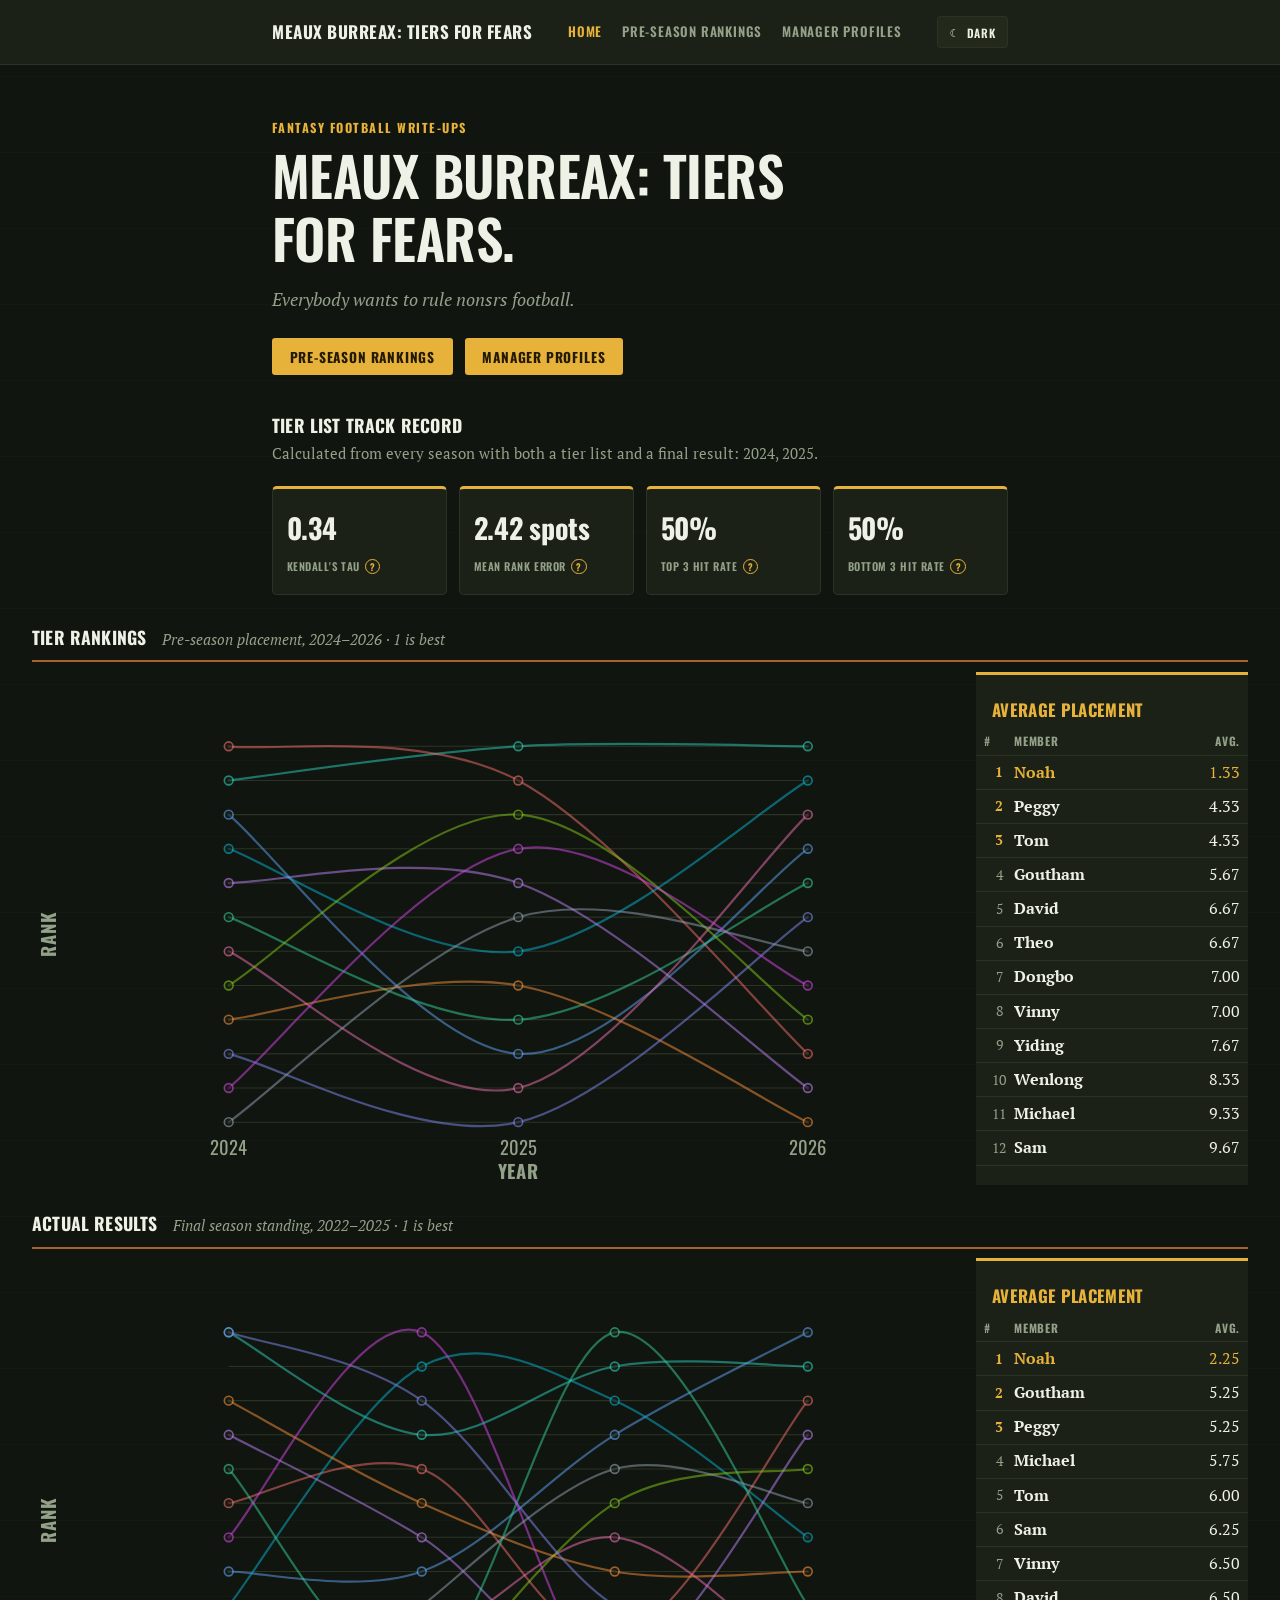
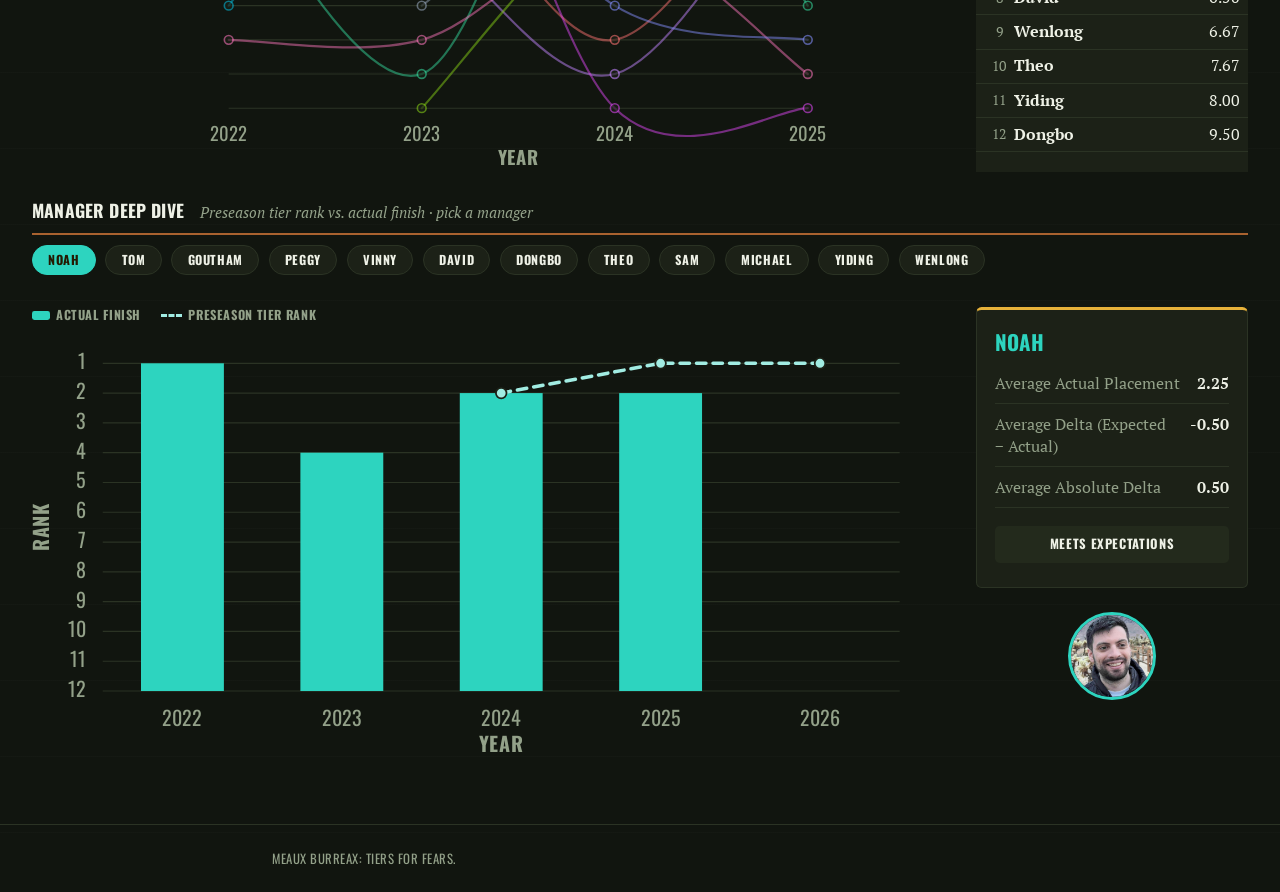
==== index.html @ 1bd15dc9 "Add back favicon" ====
<!doctype html>
<html lang="en">
  <head>
    <script>
      (function () {
        try {
          var stored = localStorage.getItem('meaux-burreax-theme');
          document.documentElement.dataset.theme = stored === 'light' ? 'light' : 'dark';
        } catch (error) {
          document.documentElement.dataset.theme = 'dark';
        }
      })();
    </script>
    <meta charset="utf-8">
    <meta name="viewport" content="width=device-width, initial-scale=1">
    <meta name="description" content="Fantasy football pre-season tiers and write-ups for Meaux Burreax.">
    <title>Meaux Burreax: Tiers for Fears</title>
    <link rel="preconnect" href="https://fonts.googleapis.com">
    <link rel="preconnect" href="https://fonts.gstatic.com" crossorigin>
    <link href="https://fonts.googleapis.com/css2?family=Oswald:wght@500;600;700&family=PT+Serif:ital,wght@0,400;0,700;1,400&display=swap" rel="stylesheet">
    <link rel="stylesheet" href="assets/site.css">
    <link rel="icon" type="image/png" href="assets/images/favicon.png">
    <script src="assets/site.js" defer></script>
  </head>
  <body>
    <a class="skip-link" href="#main-content">Skip to content</a>
    <header class="site-header">
      <div class="site-header__inner">
        <a class="site-name" href="index.html">Meaux Burreax: Tiers for Fears</a>
        <nav aria-label="Primary navigation">
          <ul class="site-nav">
            <li><a aria-current="page" href="index.html">Home</a></li>
            <li><a href="pages/index.html">Pre-Season Rankings</a></li>
            <li><a href="pages/profiles.html">Manager Profiles</a></li>
          </ul>
        </nav><button type="button" class="theme-toggle" data-theme-toggle aria-pressed="false"><span class="theme-toggle__icon" aria-hidden="true">☾</span><span class="theme-toggle__label">Dark</span></button>
      </div>
    </header>
    <main id="main-content">
      <section class="hero content-wrap">
        <p class="eyebrow">Fantasy football write-ups</p>
        <h1>Meaux Burreax: Tiers for Fears.</h1>
        <p class="lede">Everybody wants to rule nonsrs football.</p>
        <div class="hero-actions">
          <a class="button" href="pages/index.html">Pre-Season Rankings</a>
          <a class="button" href="pages/profiles.html">Manager Profiles</a>
        </div>
      </section>
      <section class="kpi-section content-wrap" aria-labelledby="kpi-title">
        <h2 class="chart-title" id="kpi-title">Tier List Track Record</h2>
        <p class="kpi-caption" id="kpi-caption">Loading&hellip;</p>
        <div
          id="kpi-row"
          class="kpi-row"
          data-tier-src="assets/data/tier-rankings.csv"
          data-results-src="assets/data/season-results.csv"
          aria-live="polite"
        ></div>
      </section>
      <section class="charts-stack" aria-label="Rankings history">
        <div class="chart-block">
          <div class="chart-block__head">
            <h2 class="chart-title" id="ranking-history-title">Tier Rankings</h2>
            <p class="chart-subtitle">Pre-season placement, 2024&ndash;2026 &middot; 1 is best</p>
          </div>
          <div class="ranking-layout">
            <div
              id="ranking-chart"
              class="ranking-chart"
              data-src="assets/data/tier-rankings.csv"
              data-title="Meaux Burreax pre-season tier rankings from 2024 to 2026"
              data-description="Line chart showing each manager's pre-season tier rank, where 1 is the highest position, across the 2024, 2025, and 2026 pre-season tier lists."
              aria-live="polite"
              aria-labelledby="ranking-history-title"
            ></div>
            <section class="ranking-average" aria-labelledby="ranking-average-title">
              <h3 id="ranking-average-title">Average placement</h3>
              <div id="ranking-average-table"></div>
            </section>
          </div>
        </div>
        <div class="chart-block">
          <div class="chart-block__head">
            <h2 class="chart-title" id="results-history-title">Actual Results</h2>
            <p class="chart-subtitle">Final season standing, 2022&ndash;2025 &middot; 1 is best</p>
          </div>
          <div class="ranking-layout">
            <div
              id="results-chart"
              class="ranking-chart"
              data-src="assets/data/season-results.csv"
              data-title="Meaux Burreax actual season results from 2022 to 2025"
              data-description="Line chart showing each manager's actual final season standing, where 1 is the highest position, across the 2022, 2023, 2024, and 2025 seasons."
              aria-live="polite"
              aria-labelledby="results-history-title"
            ></div>
            <section class="ranking-average" aria-labelledby="results-average-title">
              <h3 id="results-average-title">Average placement</h3>
              <div id="results-average-table"></div>
            </section>
          </div>
        </div>
        <div class="chart-block member-explorer">
          <div class="chart-block__head">
            <h2 class="chart-title" id="member-history-title">Manager Deep Dive</h2>
            <p class="chart-subtitle">Preseason tier rank vs. actual finish &middot; pick a manager</p>
          </div>
          <div
            id="member-buttons"
            class="member-buttons"
            role="group"
            aria-label="Choose a manager to inspect"
            data-tier-src="assets/data/tier-rankings.csv"
            data-results-src="assets/data/season-results.csv"
          ></div>
          <div class="ranking-layout member-layout">
            <div id="member-chart" class="ranking-chart member-chart" aria-live="polite"></div>
            <div class="member-side">
              <section class="member-panel" id="member-metrics" aria-live="polite" aria-label="Selected manager's metrics"></section>
              <div id="member-profile" class="member-profile" aria-hidden="true"></div>
            </div>
          </div>
        </div>
      </section>
    </main>
    <footer class="site-footer"><div class="content-wrap"><p>Meaux Burreax: Tiers for Fears.</p></div></footer>
  </body>
</html>
---- assets/site.css ----
/* ---------------------------------------------------------------------
   Meaux Burreax: Tiers for Fears — theme tokens
   Dark ("night game under the lights") is the default; a toggle in the
   header switches to a chalk/parchment light theme. Chart-series colors
   are intentionally theme-independent so a manager's line color never
   changes, no matter which chart or theme it's viewed in.
--------------------------------------------------------------------- */
:root {
  --bg: #11150f;
  --bg-alt: #171b12;
  --surface: #1c2117;
  --surface-2: #232a1c;
  --ink: #eef1e6;
  --muted: #93a189;
  --line: #2b3324;
  --accent: #e7b23a;
  --accent-strong: #f4c869;
  --accent-ink: #241a02;
  --pigskin: #a9622f;
  --shadow: rgba(0, 0, 0, .45);
  --max: 46rem;
  color-scheme: dark;
}

:root[data-theme="light"] {
  --bg: #f6f2e7;
  --bg-alt: #efe8d6;
  --surface: #fffdf7;
  --surface-2: #f2ecdb;
  --ink: #201d0f;
  --muted: #6b6650;
  --line: #ddd4bb;
  --accent: #a9720c;
  --accent-strong: #8a5a09;
  --accent-ink: #fffaf0;
  --pigskin: #8a5a34;
  --shadow: rgba(30, 24, 8, .12);
  color-scheme: light;
}

* { box-sizing: border-box; }
html { scroll-behavior: smooth; }
body {
  margin: 0;
  color: var(--ink);
  background: var(--bg);
  background-image:
    repeating-linear-gradient(180deg, rgba(255, 255, 255, .015) 0 1px, transparent 1px 4.75rem);
  font: 1.0625rem/1.65 "PT Serif", Georgia, "Times New Roman", serif;
  transition: background-color .2s ease, color .2s ease;
}
a { color: var(--accent); text-underline-offset: .16em; }
a:hover { color: var(--accent-strong); }
:focus-visible { outline: 3px solid var(--accent); outline-offset: 3px; }
.skip-link { position: absolute; left: -9999px; }
.skip-link:focus { left: 1rem; top: 1rem; z-index: 2; padding: .5rem .75rem; background: var(--surface); }

/* Headline / label typeface: condensed, tracked, upper-case throughout. */
h1, h2, h3,
.site-name, .site-nav a, .button, .theme-toggle,
.eyebrow, .tier > h2, .manager h3,
.standings-head, .chart-name, .chart-axis-title,
.chart-title, .chart-subtitle, .library-item h2 {
  font-family: "Oswald", "Arial Narrow", system-ui, sans-serif;
  text-transform: uppercase;
}

.site-header { border-bottom: 1px solid var(--line); background: var(--surface); }
.site-header__inner, .content-wrap { width: min(calc(100% - 2.5rem), var(--max)); margin: auto; }
.site-header__inner { min-height: 4rem; display: flex; align-items: center; justify-content: space-between; gap: 1rem; }
.site-name { color: var(--ink); font-weight: 700; letter-spacing: .03em; text-decoration: none; }
.site-nav { display: flex; align-items: center; gap: 1.25rem; padding: 0; margin: 0; list-style: none; font-size: .82rem; }
.site-nav a { color: var(--muted); font-weight: 600; letter-spacing: .06em; text-decoration: none; }
.site-nav a:hover { color: var(--ink); }
.site-nav a[aria-current="page"] { color: var(--accent); }

.theme-toggle {
  display: inline-flex; align-items: center; gap: .4rem;
  padding: .4rem .7rem;
  color: var(--ink); background: var(--surface-2);
  border: 1px solid var(--line); border-radius: .2rem;
  font-size: .72rem; font-weight: 600; letter-spacing: .07em;
  cursor: pointer;
}
.theme-toggle:hover { border-color: var(--accent); color: var(--accent); }
.theme-toggle__icon { font-size: .95em; }

.hero, .page-intro { padding-top: clamp(2.25rem, 6vw, 3.5rem); padding-bottom: clamp(1.75rem, 4vw, 2.5rem); }
.page-intro { min-height: 0; }
.eyebrow { margin: 0 0 .5rem; color: var(--accent); font: 700 .78rem/1.2 "Oswald", sans-serif; letter-spacing: .12em; }
h1, h2, h3 { line-height: 1.15; }
h1 { max-width: 20ch; margin: 0; font-weight: 600; font-size: clamp(2rem, 5.5vw, 3.4rem); letter-spacing: -.01em; }
h2 { margin-top: 2.75rem; font-size: 1.5rem; letter-spacing: .01em; }
h3 { margin-top: 2rem; font-size: 1.15rem; letter-spacing: .02em; }
.lede { max-width: 42rem; margin: 1rem 0 1.5rem; color: var(--muted); font-size: 1.1rem; font-style: italic; }
.button {
  display: inline-block; padding: .65rem 1.1rem;
  color: var(--accent-ink); background: var(--accent);
  border-radius: .2rem;
  font: 700 .85rem/1.2 "Oswald", sans-serif; letter-spacing: .06em;
  text-decoration: none;
}
.button:hover { background: var(--accent-strong); color: var(--accent-ink); }
.hero-actions { display: flex; flex-wrap: wrap; gap: .75rem; margin: 0; }

.library-list { display: grid; gap: 1rem; margin-top: 2.5rem; }
.library-item { display: block; padding: 1.25rem; color: inherit; background: var(--surface); border: 1px solid var(--line); border-radius: .3rem; text-decoration: none; }
.library-item:hover { border-color: var(--accent); }
.library-item h2 { margin: 0; font-size: 1.1rem; }
.library-item p { margin: .35rem 0 0; color: var(--muted); font-family: "PT Serif", Georgia, serif; text-transform: none; }

.article { padding-top: clamp(2rem, 6vw, 3.5rem); padding-bottom: 5rem; }
.article h1 { max-width: none; }
.article__meta { color: var(--muted); font: .85rem/1.5 "Oswald", sans-serif; letter-spacing: .04em; }
.article__meta a { text-transform: uppercase; }
.article blockquote { margin: 2rem 0; padding: .25rem 1.25rem; border-left: 3px solid var(--pigskin); color: var(--muted); font-style: italic; }
.rankings > .source-title { margin: .5rem 0 2.5rem; color: var(--muted); font: 700 .85rem/1.4 "Oswald", sans-serif; letter-spacing: .1em; }
.rankings > .season-intro { margin: .5rem 0 3rem; color: var(--muted); font-size: 1.15rem; line-height: 1.65; font-style: italic; }
.tier { margin-top: 4rem; }
.tier > h2 { margin: 0; padding-bottom: .6rem; border-bottom: 2px solid var(--pigskin); font-size: clamp(1.5rem, 3.6vw, 2rem); }
.tier > p { color: var(--muted); font-family: "PT Serif", Georgia, serif; font-style: italic; text-transform: none; }
.manager { margin: 2rem 0; padding: 1.5rem; background: var(--surface); border: 1px solid var(--line); border-radius: .35rem; }
.manager h3 { margin: 0 0 1rem; color: var(--accent); font-size: 1.3rem; }
.manager p { margin: 1rem 0 0; }
.manager .weakness { padding-top: 1rem; color: var(--muted); border-top: 1px dashed var(--line); font: .92rem/1.55 "PT Serif", Georgia, serif; font-style: italic; }
.source-image { margin: 2rem 0; }
.source-image img { display: block; max-width: 100%; height: auto; margin: auto; border-radius: .3rem; border: 1px solid var(--line); }

/* ---------------------------------------------------------------------
   KPI tiles: pre-season tier list accuracy, shown above the history
   charts. Always exactly four columns, one row — never wraps, even on
   narrow screens, since a partial second row would look broken here.
--------------------------------------------------------------------- */
.kpi-section { padding-top: 0; padding-bottom: 1.5rem; }
.kpi-caption { margin: .35rem 0 1.25rem; max-width: 42rem; color: var(--muted); font-family: "PT Serif", Georgia, serif; font-size: .95rem; }
.kpi-row { display: grid; grid-template-columns: repeat(4, minmax(0, 1fr)); gap: .75rem; }
.kpi-tile { position: relative; min-width: 0; padding: 1rem .85rem 1.15rem; background: var(--surface); border: 1px solid var(--line); border-top: 3px solid var(--accent); border-radius: .3rem; }
.kpi-value { margin: 0; overflow-wrap: break-word; color: var(--ink); font-family: "Oswald", sans-serif; font-size: clamp(1.15rem, 4vw, 1.75rem); font-weight: 700; letter-spacing: -.01em; font-variant-numeric: tabular-nums; }
.kpi-label { display: flex; align-items: center; gap: .35rem; margin: .4rem 0 0; color: var(--muted); font-family: "Oswald", sans-serif; font-size: .68rem; font-weight: 600; letter-spacing: .05em; text-transform: uppercase; }
.kpi-info { display: inline-flex; align-items: center; justify-content: center; flex: none; width: .95rem; height: .95rem; padding: 0; color: var(--accent); background: transparent; border: 1px solid var(--accent); border-radius: 50%; font-family: "Oswald", sans-serif; font-size: .6rem; font-weight: 700; text-transform: none; letter-spacing: 0; cursor: help; }
.kpi-info:hover, .kpi-info:focus-visible { color: var(--accent-ink); background: var(--accent); }
.kpi-tooltip { position: absolute; z-index: 1; left: .5rem; right: .5rem; bottom: calc(100% + .5rem); padding: .65rem .75rem; color: var(--ink); background: var(--surface-2); border: 1px solid var(--line); border-radius: .3rem; box-shadow: 0 .6rem 1.4rem var(--shadow); font-family: "PT Serif", Georgia, serif; font-size: .82rem; line-height: 1.45; text-transform: none; letter-spacing: 0; opacity: 0; visibility: hidden; transform: translateY(.25rem); transition: opacity .14s ease, transform .14s ease, visibility .14s; pointer-events: none; }
.kpi-tile:hover .kpi-tooltip, .kpi-tile:focus-within .kpi-tooltip { opacity: 1; visibility: visible; transform: translateY(0); }
@media (max-width: 30rem) {
  .kpi-row { gap: .4rem; }
  .kpi-tile { padding: .75rem .5rem .9rem; }
  .kpi-value { font-size: 1.05rem; }
  .kpi-label { font-size: .58rem; gap: .25rem; }
}

/* ---------------------------------------------------------------------
   Charts: two compact, matched blocks meant to be read in tandem.
   Each block carries its own slim title bar directly above its chart,
   rather than a large standalone page heading.
--------------------------------------------------------------------- */
.charts-stack { width: min(calc(100% - 2.5rem), 76rem); margin: 0 auto; padding-top: .5rem; padding-bottom: clamp(2.5rem, 6vw, 4rem); }
.chart-block + .chart-block { margin-top: 1.75rem; }
.chart-block__head {
  display: flex; align-items: baseline; flex-wrap: wrap;
  gap: .1rem 1rem;
  margin: 0 0 .6rem;
  padding-bottom: .5rem;
  border-bottom: 2px solid var(--pigskin);
}
.chart-title { margin: 0; font-size: 1.1rem; color: var(--ink); }
.chart-subtitle { margin: 0; color: var(--muted); font-family: "PT Serif", Georgia, serif; font-size: .92rem; font-style: italic; text-transform: none; }

.ranking-layout { display: grid; grid-template-columns: minmax(0, 1fr) 17rem; gap: clamp(1.5rem, 4vw, 3rem); align-items: start; }
.ranking-average { height: var(--chart-height); min-height: 18rem; padding: 0; background: var(--surface); border-top: 3px solid var(--accent); box-sizing: border-box; }
.ranking-average h3 { height: calc(var(--chart-top) - 1.2rem - 3px); display: flex; align-items: end; margin: 0; padding: 0 1rem .5rem; color: var(--accent); font-size: 1.05rem; }
.standings-table { font: 1rem/1.35 "PT Serif", Georgia, "Times New Roman", serif; }
.standings-head, .standing-row { display: grid; grid-template-columns: 1.9rem minmax(0, 1fr) 3.5rem; align-items: center; padding: 0 .5rem; border-bottom: 1px solid var(--line); }
.standings-head { height: 1.8rem; color: var(--muted); font-size: .72rem; font-weight: 700; letter-spacing: .06em; }
.standing-row { height: var(--chart-step); box-sizing: border-box; }
.standing-1 { color: var(--accent); }
.standing-row:hover { background: var(--surface-2); }
.standing-row > :last-child, .standings-head > :last-child { text-align: right; font-variant-numeric: tabular-nums; }
.ranking-average .standing-number { width: 1.9rem; color: var(--muted); font-size: .85rem; text-align: center; }
.ranking-average .standing-1 .standing-number, .ranking-average .standing-2 .standing-number, .ranking-average .standing-3 .standing-number { color: var(--accent); font-weight: 700; }
.ranking-chart svg { display: block; width: 100%; height: auto; overflow: visible; }
.chart-grid { stroke: var(--line); stroke-width: 1; }
.chart-axis-text, .chart-axis-title { fill: var(--muted); font-family: "Oswald", sans-serif; font-size: 17px; }
.chart-axis-title { font-weight: 700; letter-spacing: .04em; }
.chart-line { fill: none; stroke-width: 2; stroke-linecap: round; stroke-linejoin: round; opacity: .5; transition: filter .16s ease, stroke-width .16s ease, opacity .16s ease; }
.chart-hit { fill: none; stroke: transparent; stroke-width: 18; cursor: pointer; }
.chart-point { fill: var(--surface); stroke-width: 1.5; opacity: .6; pointer-events: none; transition: opacity .16s ease; }
.chart-name { opacity: 0; font: 700 25px "Oswald", sans-serif; letter-spacing: .02em; pointer-events: none; transition: opacity .16s ease; }
.chart-avatar, .chart-avatar-shell { opacity: 0; pointer-events: none; transition: opacity .16s ease; }
.chart-avatar-shell { fill: var(--surface); stroke-width: 2; }
.chart-series.is-highlighted .chart-line { filter: brightness(1.25); stroke-width: 4.5; opacity: 1; }
.chart-series.is-highlighted .chart-point { opacity: 1; stroke-width: 2.5; }
.chart-series.is-highlighted .chart-name, .chart-series.is-highlighted .chart-avatar, .chart-series.is-highlighted .chart-avatar-shell { opacity: 1; }
.chart-series[hidden] { display: none; }
@media (max-width: 58rem) {
  .ranking-layout { grid-template-columns: 1fr; }
  .ranking-average { max-width: 26rem; height: auto; min-height: 0; }
  .ranking-average h3 { height: auto; padding-top: 1rem; }
  .standing-row { height: auto; min-height: 2.4rem; }
}

/* ---------------------------------------------------------------------
   Manager Deep Dive: a pill button per manager, then a bar (actual finish)
   + dashed line (preseason tier rank) chart with a metrics card alongside,
   reusing .ranking-layout/.ranking-chart so it lines up with the other
   two charts above it.
--------------------------------------------------------------------- */
.member-buttons { display: flex; flex-wrap: wrap; gap: .6rem; margin: 0 0 2rem; }
.member-button {
  --member-color: var(--accent);
  padding: .5rem .95rem;
  color: var(--ink); background: var(--surface);
  border: 1px solid var(--line); border-radius: 999px;
  font: 700 .78rem/1 "Oswald", sans-serif; letter-spacing: .05em; text-transform: uppercase;
  cursor: pointer;
  transition: background .15s ease, border-color .15s ease, color .15s ease;
}
.member-button:hover { border-color: var(--member-color); color: var(--member-color); }
.member-button.is-active { color: var(--accent-ink); background: var(--member-color); border-color: var(--member-color); }

.member-chart-head { display: flex; flex-wrap: wrap; gap: 1.25rem; margin-bottom: .75rem; color: var(--muted); font: 700 .78rem/1.3 "Oswald", sans-serif; letter-spacing: .05em; text-transform: uppercase; }
.member-legend-item { display: inline-flex; align-items: center; gap: .4rem; }
.member-swatch { display: inline-block; width: 1.1rem; height: .6rem; border-radius: .15rem; background: var(--swatch-color); }
.member-swatch--line { height: 0; width: 1.3rem; border-top: 3px dashed var(--swatch-color); background: none; border-radius: 0; }
.member-bar { transition: opacity .15s ease; }
.member-bar:hover { opacity: .8; }
.member-line { fill: none; stroke-width: 3; stroke-dasharray: 8 6; stroke-linecap: round; }
.member-line-dot { stroke: var(--surface); stroke-width: 1.5; }

.member-side { display: flex; flex-direction: column; gap: 1rem; }
.member-panel { padding: 1.25rem 1.1rem 1.5rem; background: var(--surface); border: 1px solid var(--line); border-top: 3px solid var(--accent); border-radius: .35rem; box-sizing: border-box; }
.member-panel h3 { margin: 0 0 1.1rem; color: var(--member-color, var(--accent)); font-size: 1.3rem; }
.member-profile { display: flex; justify-content: center; padding: .5rem 0; }
.member-avatar { display: block; width: 5.5rem; height: 5.5rem; border-radius: 50%; object-fit: cover; border: 3px solid var(--member-color, var(--accent)); }
.member-metrics-table { display: grid; gap: .55rem; }
.member-metric-row { display: flex; justify-content: space-between; align-items: baseline; gap: .75rem; padding-bottom: .55rem; border-bottom: 1px solid var(--line); font: 1rem/1.4 "PT Serif", Georgia, serif; }
.member-metric-row span { color: var(--muted); }
.member-metric-row strong { color: var(--ink); font-variant-numeric: tabular-nums; white-space: nowrap; }
.member-verdict { margin: 1.1rem 0 0; padding: .65rem .75rem; text-align: center; border-radius: .3rem; font: 700 .8rem/1.3 "Oswald", sans-serif; letter-spacing: .05em; text-transform: uppercase; }
.member-verdict--meets-expectations { color: var(--ink); background: var(--surface-2); }
.member-verdict--slight-bust, .member-verdict--bust, .member-verdict--massive-bust { color: #ffd9cf; background: #5a2318; }
.member-verdict--slight-overperformer, .member-verdict--overperformer, .member-verdict--massive-overperformer { color: #d7f2d4; background: #1e4a24; }
.member-verdict--not-enough-data { color: var(--muted); background: var(--surface-2); }
@media (max-width: 30rem) {
  .member-buttons { gap: .45rem; }
  .member-button { padding: .4rem .75rem; font-size: .7rem; }
}

/* ---------------------------------------------------------------------
   Manager Profiles page: pick a manager (reuses .member-buttons above).
   Left column is the square profile photo (performance verdict overlaid
   directly on the photo) plus a small "Hardware" card of championship/
   playoff counts underneath it, balancing the taller stats card on the
   right, which holds the rest of the career numbers.
--------------------------------------------------------------------- */
.profile-layout { display: grid; grid-template-columns: minmax(0, 20rem) minmax(0, 1fr); gap: clamp(1.5rem, 4vw, 3rem); align-items: start; }
.profile-photo-col { display: flex; flex-direction: column; gap: 1rem; }
.profile-photo {
  position: relative;
  aspect-ratio: 1 / 1;
  overflow: hidden;
  background: var(--surface);
  border: 1px solid var(--line);
  border-radius: .35rem;
}
.profile-photo img { display: block; width: 100%; height: 100%; object-fit: cover; }
/* The verdict band occupies roughly a quarter of the photo's height, so it
   reads as a scoreboard-style caption rather than a small caption line. */
.profile-status {
  position: absolute; left: 0; right: 0; bottom: 0;
  height: 26%;
  margin: 0;
  display: flex; align-items: center; justify-content: center;
  padding: 0 .9rem;
  background: linear-gradient(180deg, rgba(0, 0, 0, 0) 0%, rgba(0, 0, 0, .48) 30%, rgba(0, 0, 0, .94) 100%);
  color: #f7f4ea;
  font: 800 1.9rem/1.05 "Oswald", sans-serif;
  letter-spacing: .03em;
  text-transform: uppercase;
  text-align: center;
  text-shadow: 0 2px 4px rgba(0, 0, 0, .95), 0 4px 16px rgba(0, 0, 0, .8), 0 0 28px rgba(0, 0, 0, .6);
}
.profile-status--slight-bust, .profile-status--bust, .profile-status--massive-bust { color: #ffb3a0; }
.profile-status--slight-overperformer, .profile-status--overperformer, .profile-status--massive-overperformer { color: #b8f0ac; }
.profile-status--meets-expectations { color: #f7f4ea; }
.profile-status--not-enough-data { color: #d7dccf; }

.profile-hardware, .profile-stats {
  padding: 1.25rem 1.4rem 1.5rem;
  background: var(--surface);
  border: 1px solid var(--line);
  border-top: 3px solid var(--accent);
  border-radius: .35rem;
  box-sizing: border-box;
}
.profile-hardware h3, .profile-stats h3 { margin: 0 0 1.1rem; color: var(--accent); font-size: 1.3rem; }
.profile-stats-table { display: grid; gap: .55rem; }
.profile-stat-row { display: flex; justify-content: space-between; align-items: baseline; gap: .75rem; padding-bottom: .55rem; border-bottom: 1px solid var(--line); font: 1rem/1.4 "PT Serif", Georgia, serif; }
.profile-stat-row:last-child { border-bottom: none; padding-bottom: 0; }
.profile-stat-row span { color: var(--muted); }
.profile-stat-row strong { color: var(--ink); font-variant-numeric: tabular-nums; white-space: nowrap; text-align: right; }
@media (max-width: 40rem) {
  .profile-layout { grid-template-columns: 1fr; }
  .profile-photo-col { max-width: 20rem; margin: 0 auto; width: 100%; }
}
@media (max-width: 30rem) {
  .profile-status { font-size: 1.5rem; height: 24%; }
  .profile-hardware, .profile-stats { padding: 1rem 1rem 1.25rem; }
}

.site-footer { padding: 1.5rem 0; color: var(--muted); border-top: 1px solid var(--line); font: .8rem/1.5 "Oswald", sans-serif; letter-spacing: .04em; }
.site-footer p { margin: 0; text-transform: uppercase; }
@media (max-width: 30rem) {
  .site-header__inner { align-items: flex-start; flex-direction: column; padding: 1rem 0; gap: .6rem; }
}
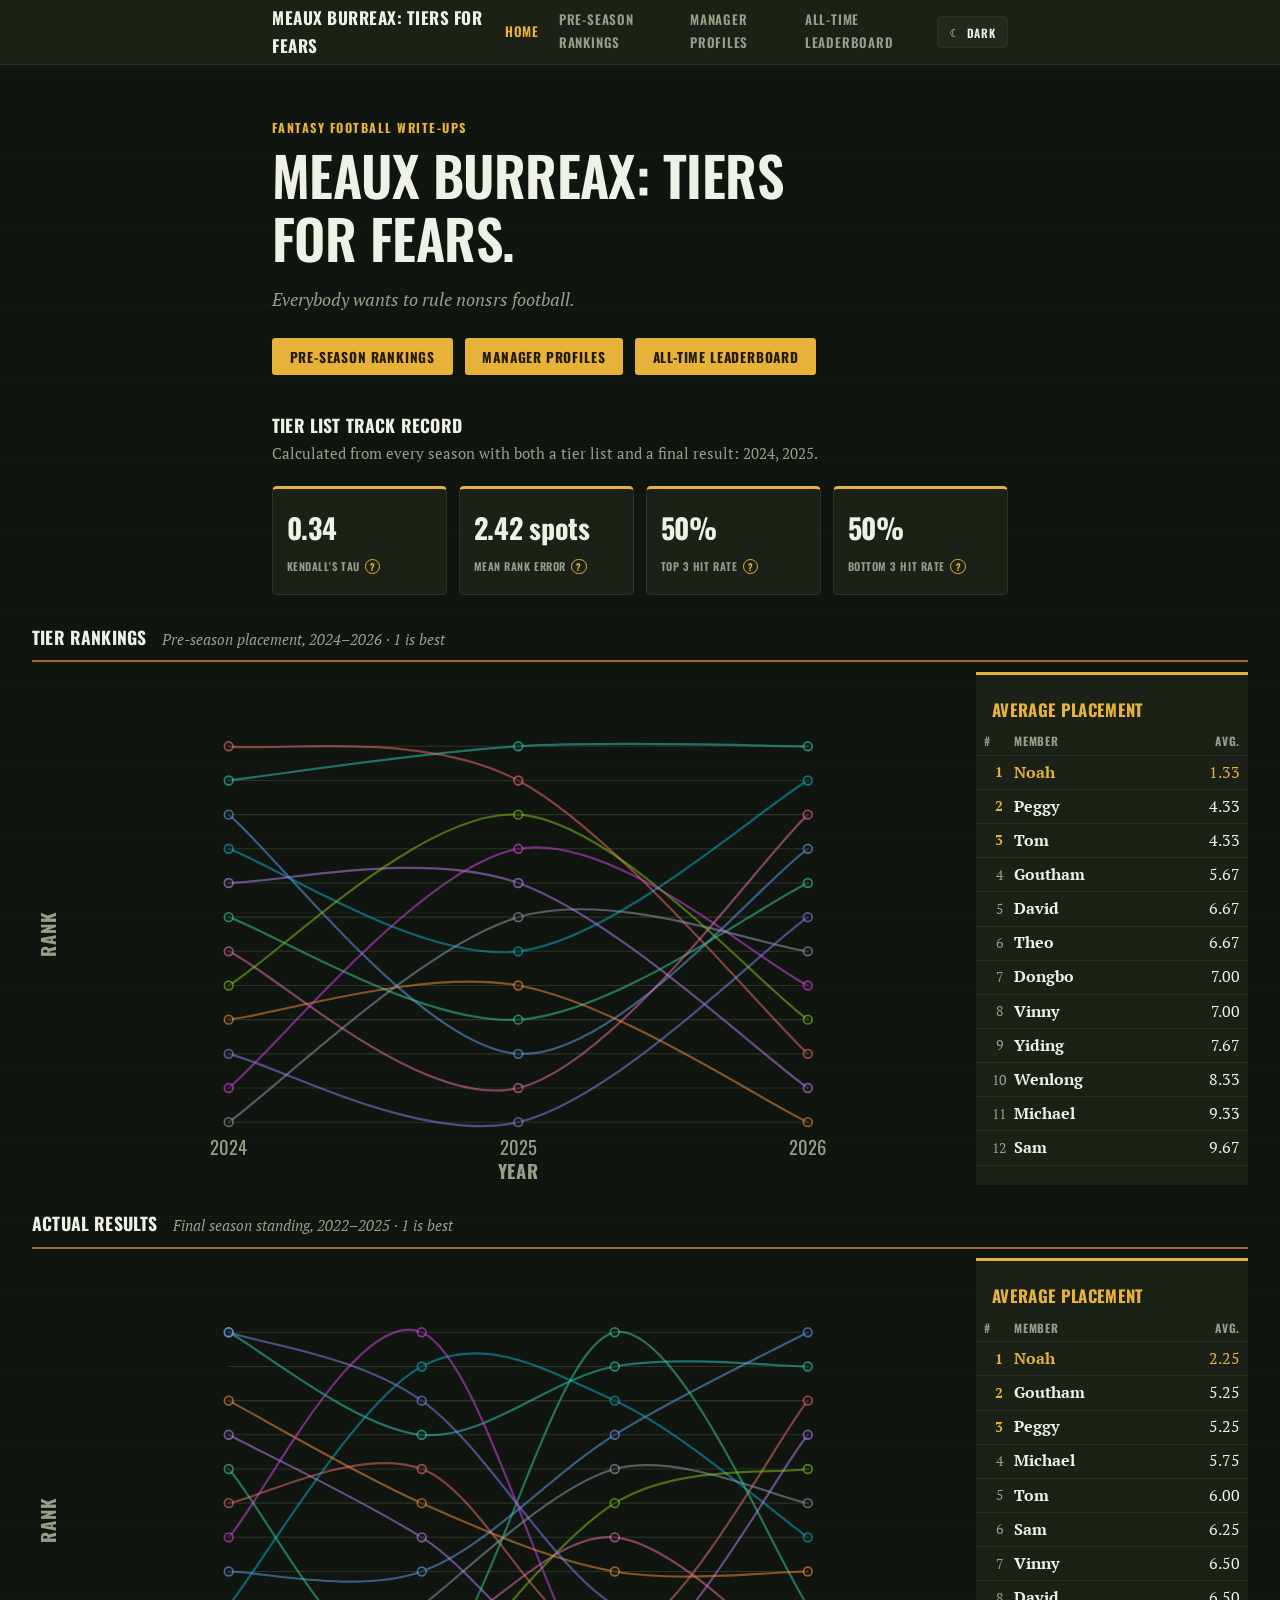
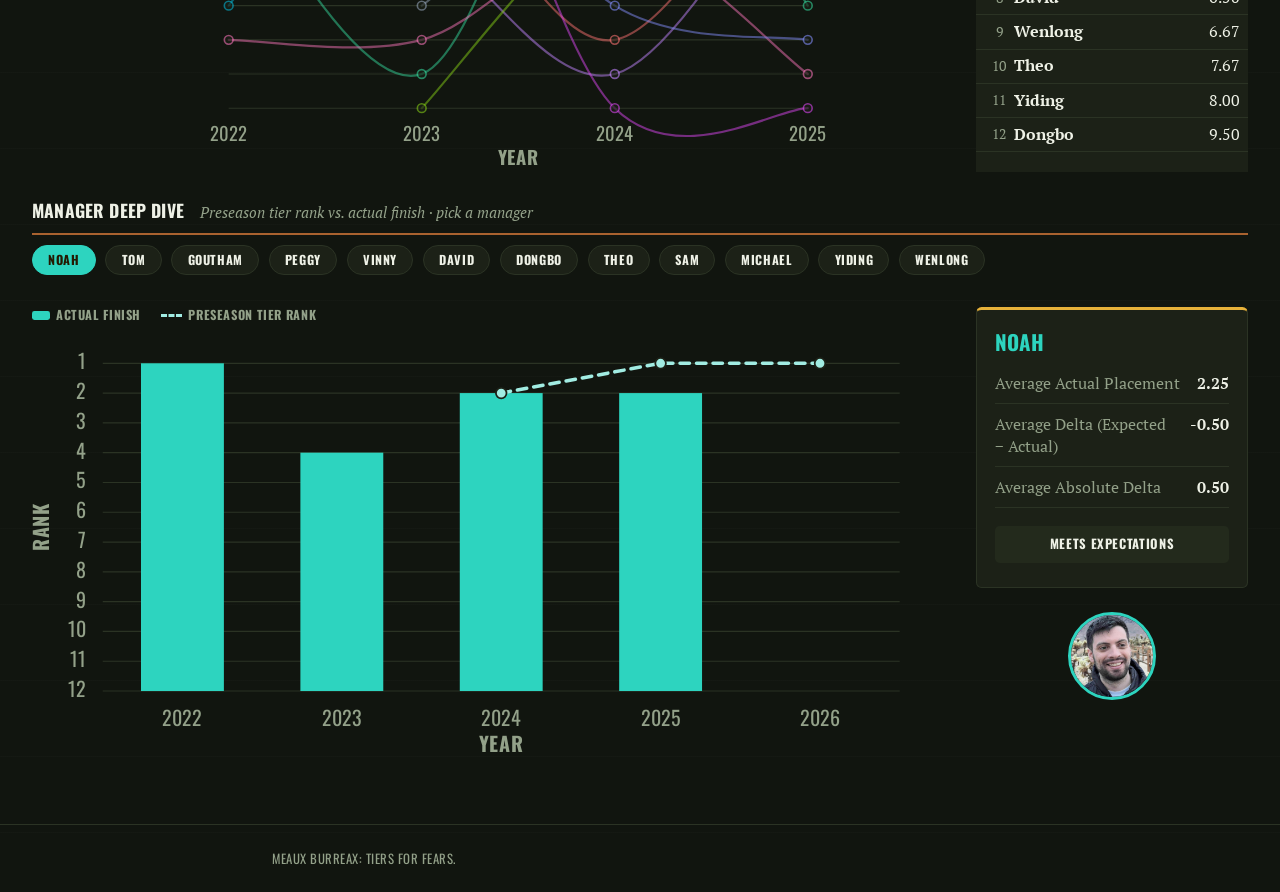
==== commit 4b8586e2: "Add page for leaderboard" ====
--- a/index.html
+++ b/index.html
@@ -32,6 +32,7 @@
             <li><a aria-current="page" href="index.html">Home</a></li>
             <li><a href="pages/index.html">Pre-Season Rankings</a></li>
             <li><a href="pages/profiles.html">Manager Profiles</a></li>
+            <li><a href="pages/leaderboard.html">All-Time Leaderboard</a></li>
           </ul>
         </nav><button type="button" class="theme-toggle" data-theme-toggle aria-pressed="false"><span class="theme-toggle__icon" aria-hidden="true">☾</span><span class="theme-toggle__label">Dark</span></button>
       </div>
@@ -44,6 +45,7 @@
         <div class="hero-actions">
           <a class="button" href="pages/index.html">Pre-Season Rankings</a>
           <a class="button" href="pages/profiles.html">Manager Profiles</a>
+          <a class="button" href="pages/leaderboard.html">All-Time Leaderboard</a>
         </div>
       </section>
       <section class="kpi-section content-wrap" aria-labelledby="kpi-title">
--- a/assets/site.css
+++ b/assets/site.css
@@ -140,7 +140,7 @@
 .kpi-info { display: inline-flex; align-items: center; justify-content: center; flex: none; width: .95rem; height: .95rem; padding: 0; color: var(--accent); background: transparent; border: 1px solid var(--accent); border-radius: 50%; font-family: "Oswald", sans-serif; font-size: .6rem; font-weight: 700; text-transform: none; letter-spacing: 0; cursor: help; }
 .kpi-info:hover, .kpi-info:focus-visible { color: var(--accent-ink); background: var(--accent); }
 .kpi-tooltip { position: absolute; z-index: 1; left: .5rem; right: .5rem; bottom: calc(100% + .5rem); padding: .65rem .75rem; color: var(--ink); background: var(--surface-2); border: 1px solid var(--line); border-radius: .3rem; box-shadow: 0 .6rem 1.4rem var(--shadow); font-family: "PT Serif", Georgia, serif; font-size: .82rem; line-height: 1.45; text-transform: none; letter-spacing: 0; opacity: 0; visibility: hidden; transform: translateY(.25rem); transition: opacity .14s ease, transform .14s ease, visibility .14s; pointer-events: none; }
-.kpi-tile:hover .kpi-tooltip, .kpi-tile:focus-within .kpi-tooltip { opacity: 1; visibility: visible; transform: translateY(0); }
+.kpi-info:hover + .kpi-tooltip, .kpi-info:focus-visible + .kpi-tooltip { opacity: 1; visibility: visible; transform: translateY(0); }
 @media (max-width: 30rem) {
   .kpi-row { gap: .4rem; }
   .kpi-tile { padding: .75rem .5rem .9rem; }
@@ -307,6 +307,34 @@
   .profile-hardware, .profile-stats { padding: 1rem 1rem 1.25rem; }
 }
 
+/* ---------------------------------------------------------------------
+   All-Time Leaderboard: one small card per career stat, laid out as a
+   responsive grid so as many fit per row as comfortably will. Reuses the
+   same visual language as the other stat cards (surface + accent top
+   border); rows are deliberately compact since there are thirteen of
+   these on one page. Only the top three rows in each table get a photo,
+   so the eye lands on the podium without thirteen tables' worth of
+   circular avatars competing for attention.
+--------------------------------------------------------------------- */
+.leaderboard-grid { display: grid; grid-template-columns: repeat(auto-fit, minmax(19rem, 1fr)); gap: 1.75rem; margin-top: 2rem; }
+.leaderboard-card { padding: 1.1rem 1.3rem 1.35rem; background: var(--surface); border: 1px solid var(--line); border-top: 3px solid var(--accent); border-radius: .35rem; box-sizing: border-box; }
+.leaderboard-card__title { margin: 0 0 .85rem; color: var(--accent); font-size: 1rem; }
+.leaderboard-table { font: 1rem/1.3 "PT Serif", Georgia, "Times New Roman", serif; }
+.leaderboard-head, .leaderboard-row { display: grid; grid-template-columns: 1.7rem minmax(0, 1fr) auto; align-items: center; gap: .6rem; padding: .4rem 0; border-bottom: 1px solid var(--line); }
+.leaderboard-head { color: var(--muted); font: 700 .66rem/1.2 "Oswald", sans-serif; letter-spacing: .06em; padding-bottom: .5rem; }
+.leaderboard-head > :last-child, .leaderboard-value { text-align: right; }
+.leaderboard-row:last-child { border-bottom: none; }
+.leaderboard-rank { color: var(--muted); font-size: .82rem; text-align: center; font-variant-numeric: tabular-nums; }
+.leaderboard-row--1 .leaderboard-rank, .leaderboard-row--2 .leaderboard-rank, .leaderboard-row--3 .leaderboard-rank { color: var(--accent); font-weight: 700; }
+.leaderboard-member { display: flex; align-items: center; gap: .5rem; min-width: 0; }
+.leaderboard-avatar { width: 1.8rem; height: 1.8rem; border-radius: 50%; object-fit: cover; border: 2px solid var(--line); flex-shrink: 0; }
+.leaderboard-name { overflow: hidden; text-overflow: ellipsis; white-space: nowrap; font-weight: 700; }
+.leaderboard-value { font-variant-numeric: tabular-nums; color: var(--ink); white-space: nowrap; }
+@media (max-width: 30rem) {
+  .leaderboard-grid { gap: 1.25rem; }
+  .leaderboard-card { padding: 1rem 1rem 1.15rem; }
+}
+
 .site-footer { padding: 1.5rem 0; color: var(--muted); border-top: 1px solid var(--line); font: .8rem/1.5 "Oswald", sans-serif; letter-spacing: .04em; }
 .site-footer p { margin: 0; text-transform: uppercase; }
 @media (max-width: 30rem) {
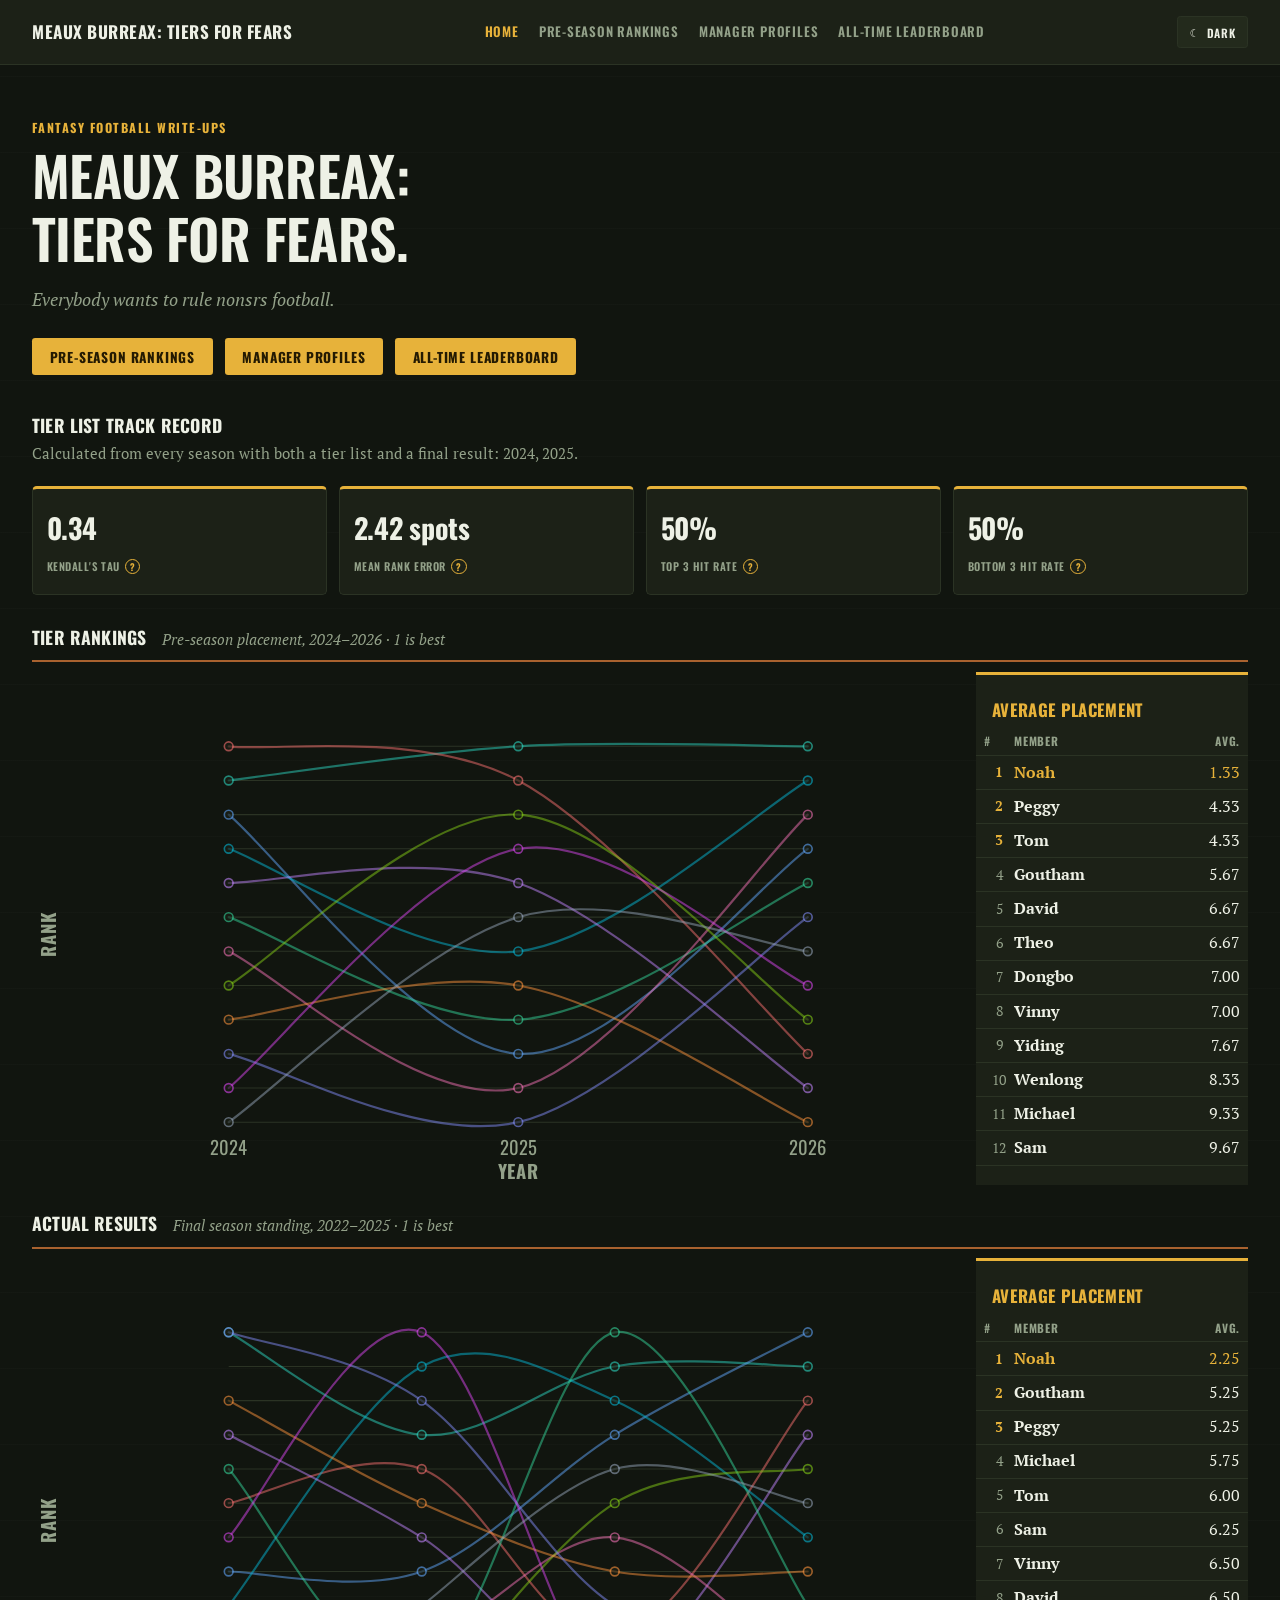
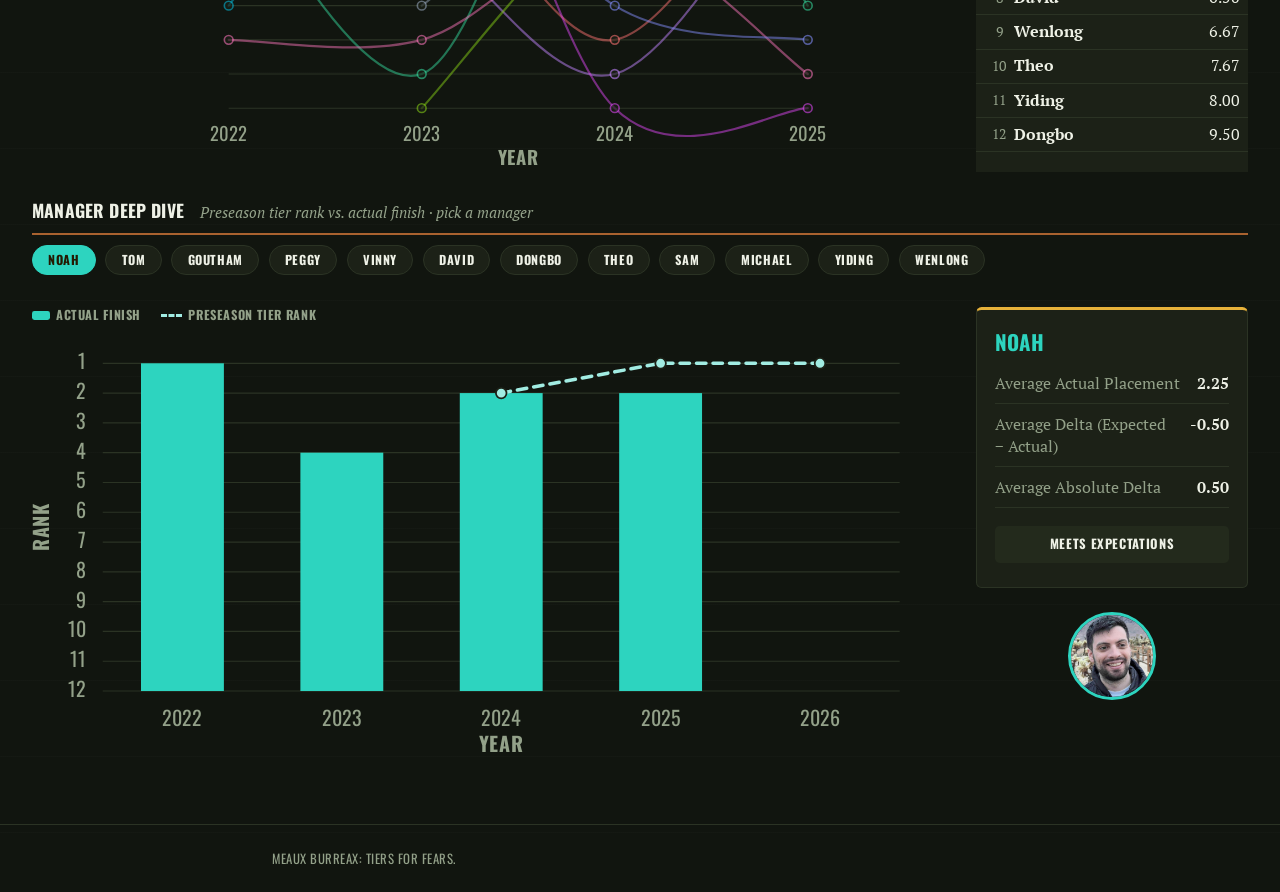
==== commit 9684938e: "Fix margins" ====
--- a/index.html
+++ b/index.html
@@ -22,7 +22,7 @@
     <link rel="icon" type="image/png" href="assets/images/favicon.png">
     <script src="assets/site.js" defer></script>
   </head>
-  <body>
+  <body class="home">
     <a class="skip-link" href="#main-content">Skip to content</a>
     <header class="site-header">
       <div class="site-header__inner">
@@ -40,7 +40,7 @@
     <main id="main-content">
       <section class="hero content-wrap">
         <p class="eyebrow">Fantasy football write-ups</p>
-        <h1>Meaux Burreax: Tiers for Fears.</h1>
+        <h1>Meaux Burreax:<br>Tiers for Fears.</h1>
         <p class="lede">Everybody wants to rule nonsrs football.</p>
         <div class="hero-actions">
           <a class="button" href="pages/index.html">Pre-Season Rankings</a>
--- a/assets/site.css
+++ b/assets/site.css
@@ -67,6 +67,11 @@
 
 .site-header { border-bottom: 1px solid var(--line); background: var(--surface); }
 .site-header__inner, .content-wrap { width: min(calc(100% - 2.5rem), var(--max)); margin: auto; }
+/* On the homepage, the header and hero are widened to match the charts-stack
+   width below (76rem) so the title, nav, and chart edges all line up rather
+   than the header looking narrower than the content beneath it. */
+body.home .site-header__inner, body.home .hero, body.home .kpi-section { width: min(calc(100% - 2.5rem), 76rem); }
+.hero h1 { max-width: none; }
 .site-header__inner { min-height: 4rem; display: flex; align-items: center; justify-content: space-between; gap: 1rem; }
 .site-name { color: var(--ink); font-weight: 700; letter-spacing: .03em; text-decoration: none; }
 .site-nav { display: flex; align-items: center; gap: 1.25rem; padding: 0; margin: 0; list-style: none; font-size: .82rem; }
@@ -316,7 +321,14 @@
    so the eye lands on the podium without thirteen tables' worth of
    circular avatars competing for attention.
 --------------------------------------------------------------------- */
-.leaderboard-grid { display: grid; grid-template-columns: repeat(auto-fit, minmax(19rem, 1fr)); gap: 1.75rem; margin-top: 2rem; }
+.leaderboard-page { width: min(calc(100% - 2.5rem), 76rem); margin: 0 auto; }
+.leaderboard-grid { display: grid; grid-template-columns: repeat(3, minmax(0, 1fr)); gap: 1.25rem; margin-top: 1.5rem; }
+@media (max-width: 64rem) {
+  .leaderboard-grid { grid-template-columns: repeat(2, minmax(0, 1fr)); }
+}
+@media (max-width: 40rem) {
+  .leaderboard-grid { grid-template-columns: 1fr; }
+}
 .leaderboard-card { padding: 1.1rem 1.3rem 1.35rem; background: var(--surface); border: 1px solid var(--line); border-top: 3px solid var(--accent); border-radius: .35rem; box-sizing: border-box; }
 .leaderboard-card__title { margin: 0 0 .85rem; color: var(--accent); font-size: 1rem; }
 .leaderboard-table { font: 1rem/1.3 "PT Serif", Georgia, "Times New Roman", serif; }
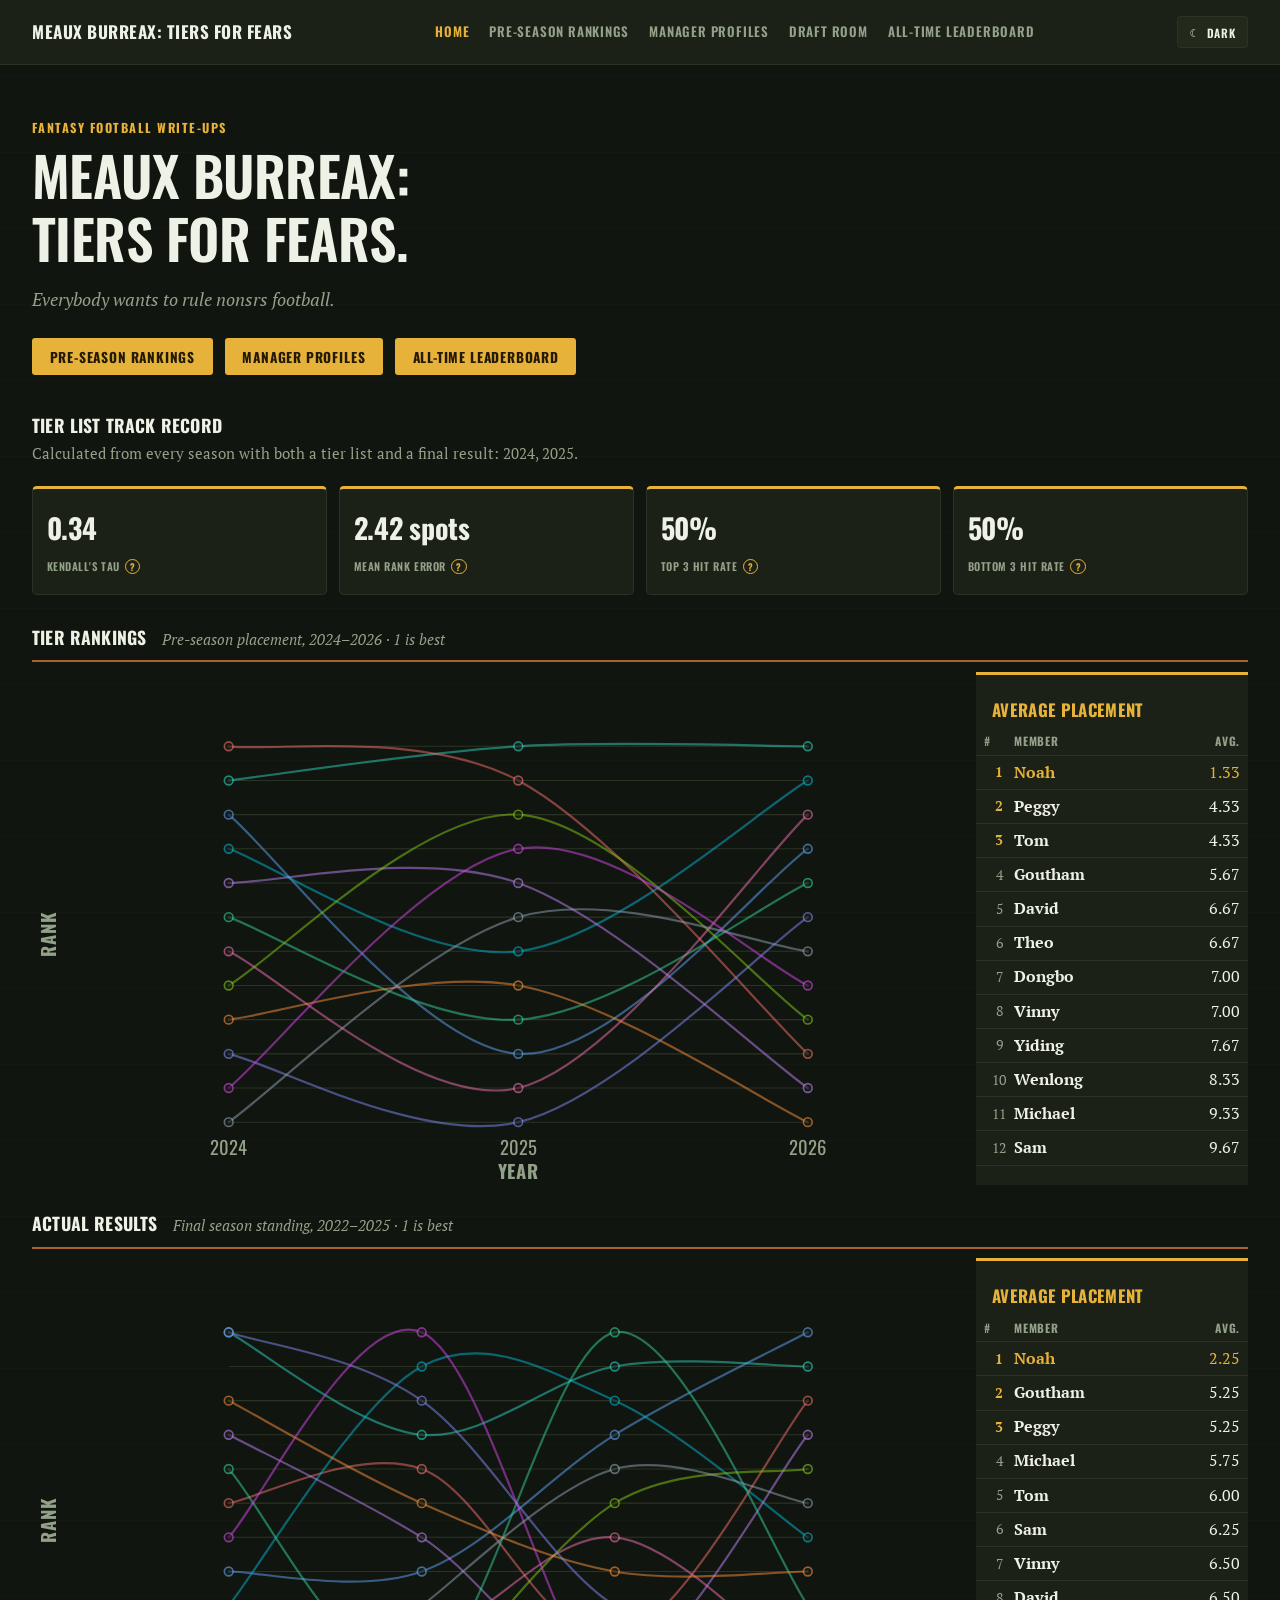
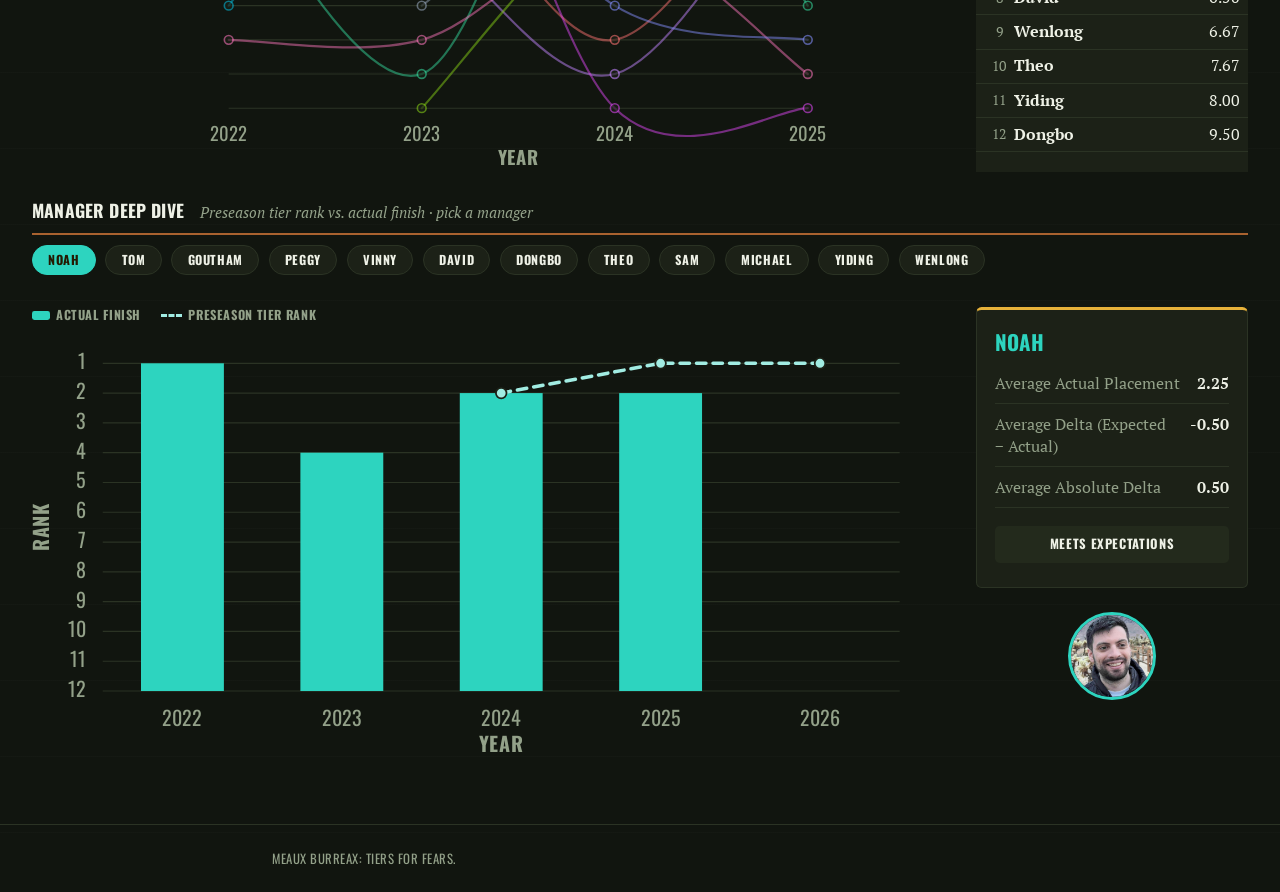
==== commit abe77c0c: "Add draft room page to the site" ====
--- a/index.html
+++ b/index.html
@@ -32,6 +32,7 @@
             <li><a aria-current="page" href="index.html">Home</a></li>
             <li><a href="pages/index.html">Pre-Season Rankings</a></li>
             <li><a href="pages/profiles.html">Manager Profiles</a></li>
+	    <li><a href="draftroom.html">Draft Room</a></li>
             <li><a href="pages/leaderboard.html">All-Time Leaderboard</a></li>
           </ul>
         </nav><button type="button" class="theme-toggle" data-theme-toggle aria-pressed="false"><span class="theme-toggle__icon" aria-hidden="true">☾</span><span class="theme-toggle__label">Dark</span></button>
--- a/assets/site.css
+++ b/assets/site.css
@@ -70,7 +70,11 @@
 /* On the homepage, the header and hero are widened to match the charts-stack
    width below (76rem) so the title, nav, and chart edges all line up rather
    than the header looking narrower than the content beneath it. */
-body.home .site-header__inner, body.home .hero, body.home .kpi-section { width: min(calc(100% - 2.5rem), 76rem); }
+/* The header bar is the same width on every page, using the homepage as the
+   standard (76rem) rather than the narrower 46rem prose column, so the nav
+   never wraps awkwardly on pages with more items than the homepage has. */
+.site-header__inner { width: min(calc(100% - 2.5rem), 76rem); }
+body.home .hero, body.home .kpi-section { width: min(calc(100% - 2.5rem), 76rem); }
 .hero h1 { max-width: none; }
 .site-header__inner { min-height: 4rem; display: flex; align-items: center; justify-content: space-between; gap: 1rem; }
 .site-name { color: var(--ink); font-weight: 700; letter-spacing: .03em; text-decoration: none; }
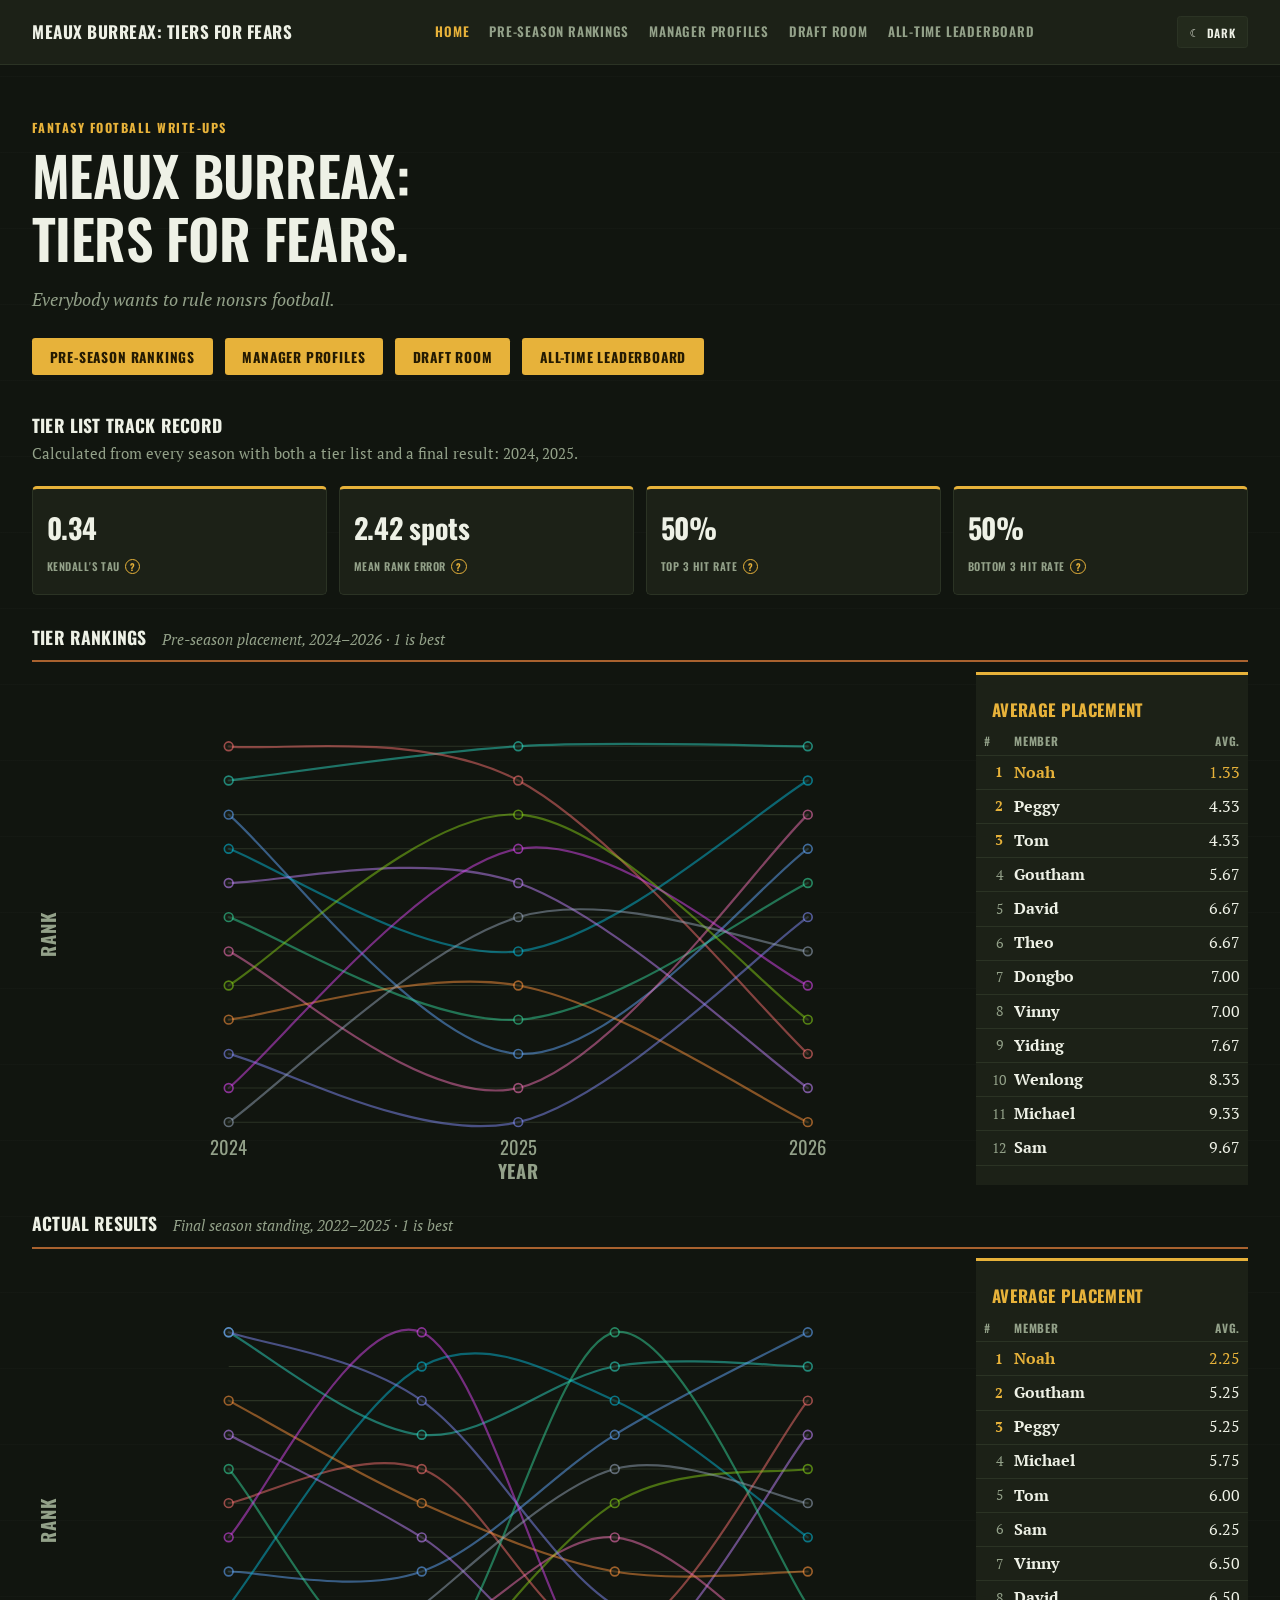
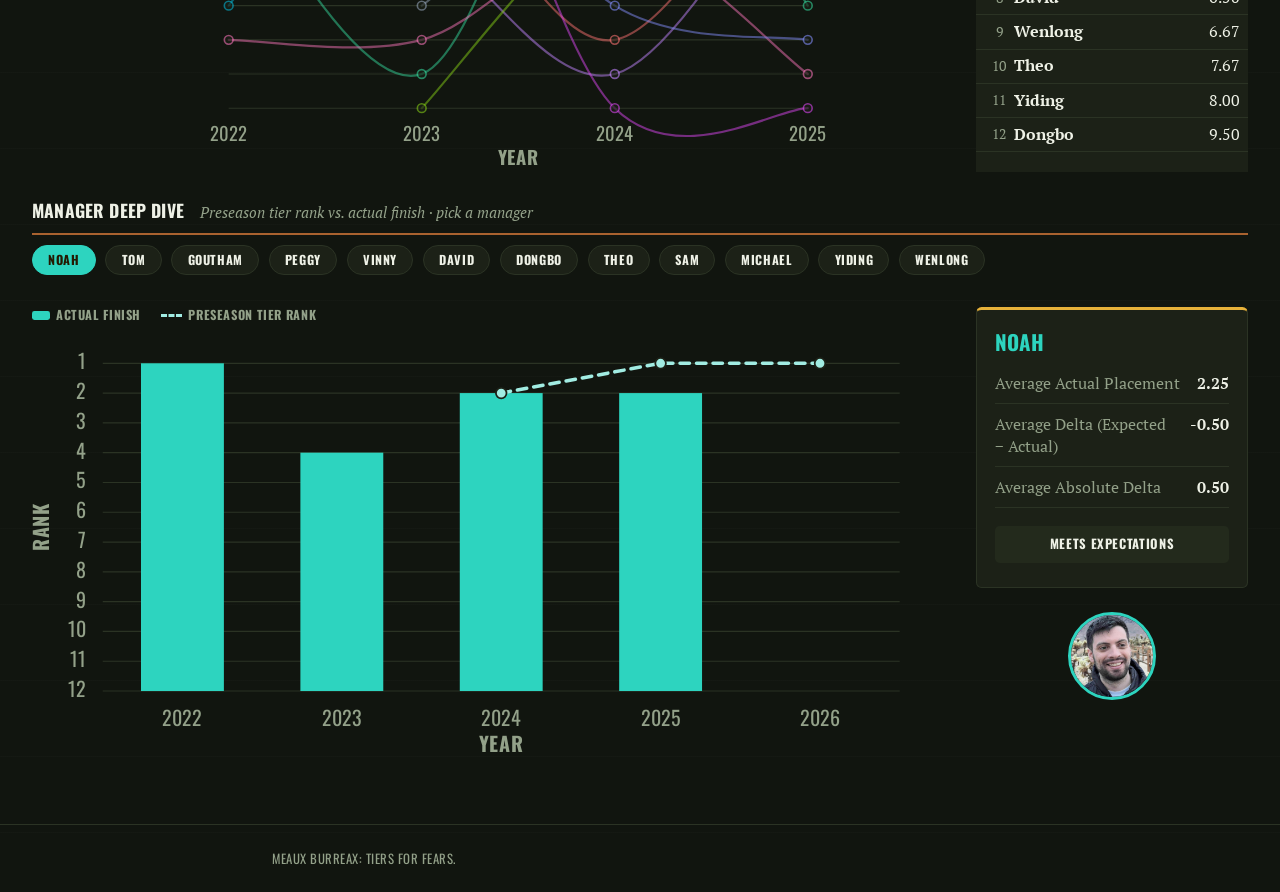
==== commit d5ec1e14: "Add Draft Room button at top on subpages" ====
--- a/index.html
+++ b/index.html
@@ -32,7 +32,7 @@
             <li><a aria-current="page" href="index.html">Home</a></li>
             <li><a href="pages/index.html">Pre-Season Rankings</a></li>
             <li><a href="pages/profiles.html">Manager Profiles</a></li>
-	    <li><a href="draftroom.html">Draft Room</a></li>
+	    <li><a href="pages/draftroom.html">Draft Room</a></li>
             <li><a href="pages/leaderboard.html">All-Time Leaderboard</a></li>
           </ul>
         </nav><button type="button" class="theme-toggle" data-theme-toggle aria-pressed="false"><span class="theme-toggle__icon" aria-hidden="true">☾</span><span class="theme-toggle__label">Dark</span></button>
@@ -46,6 +46,7 @@
         <div class="hero-actions">
           <a class="button" href="pages/index.html">Pre-Season Rankings</a>
           <a class="button" href="pages/profiles.html">Manager Profiles</a>
+          <a class="button" href="pages/draftroom.html">Draft Room</a>
           <a class="button" href="pages/leaderboard.html">All-Time Leaderboard</a>
         </div>
       </section>
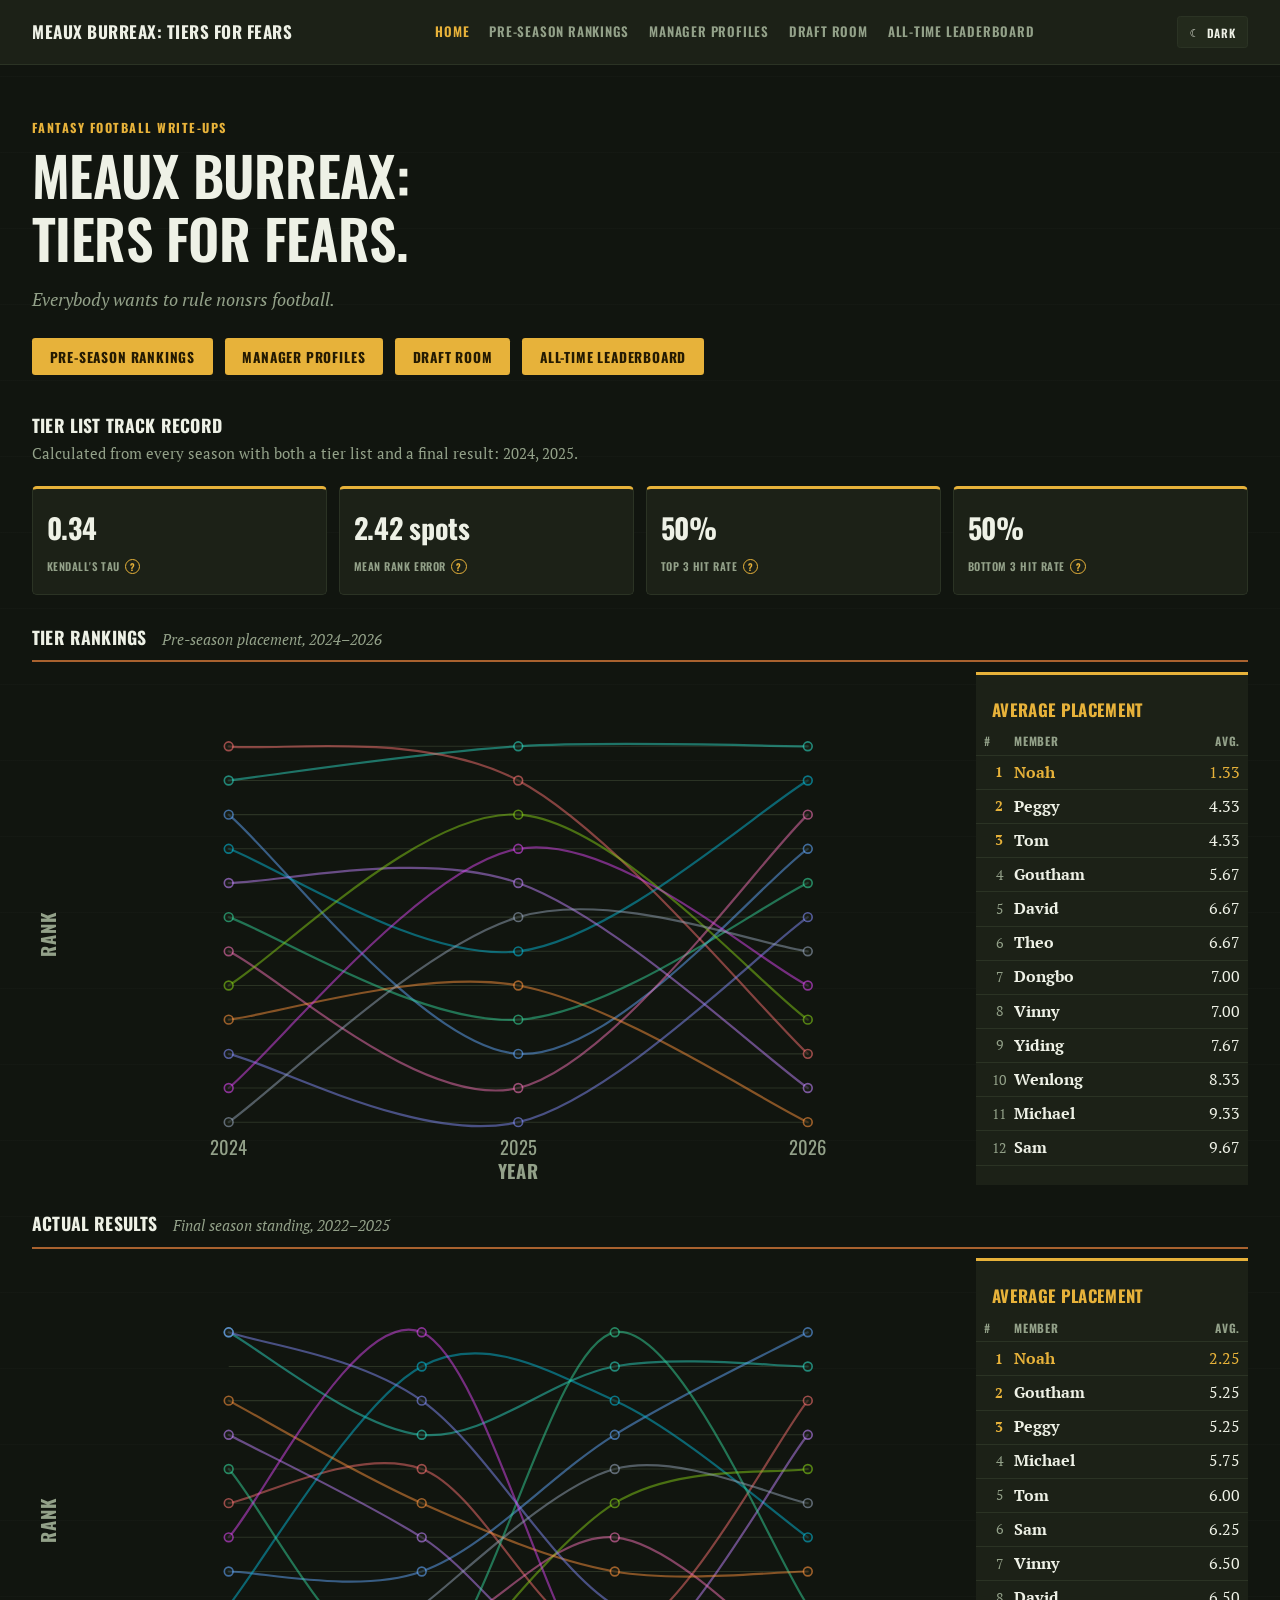
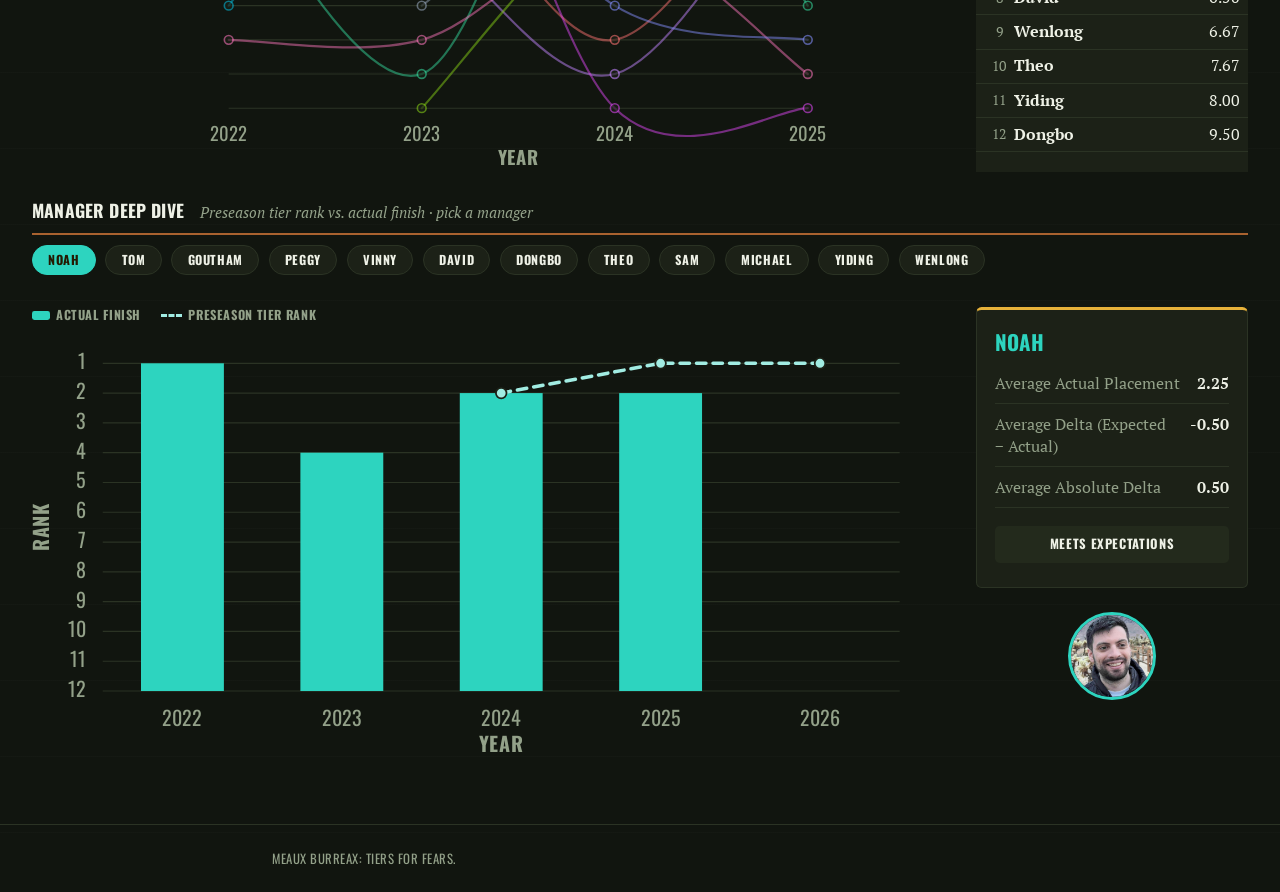
==== commit e8535254: "Updated draft data; added playstyles to profiles" ====
--- a/index.html
+++ b/index.html
@@ -65,7 +65,7 @@
         <div class="chart-block">
           <div class="chart-block__head">
             <h2 class="chart-title" id="ranking-history-title">Tier Rankings</h2>
-            <p class="chart-subtitle">Pre-season placement, 2024&ndash;2026 &middot; 1 is best</p>
+            <p class="chart-subtitle">Pre-season placement, 2024&ndash;2026</p>
           </div>
           <div class="ranking-layout">
             <div
@@ -86,7 +86,7 @@
         <div class="chart-block">
           <div class="chart-block__head">
             <h2 class="chart-title" id="results-history-title">Actual Results</h2>
-            <p class="chart-subtitle">Final season standing, 2022&ndash;2025 &middot; 1 is best</p>
+            <p class="chart-subtitle">Final season standing, 2022&ndash;2025</p>
           </div>
           <div class="ranking-layout">
             <div
--- a/assets/site.css
+++ b/assets/site.css
@@ -307,6 +307,22 @@
 .profile-stat-row:last-child { border-bottom: none; padding-bottom: 0; }
 .profile-stat-row span { color: var(--muted); }
 .profile-stat-row strong { color: var(--ink); font-variant-numeric: tabular-nums; white-space: nowrap; text-align: right; }
+
+/* Playstyle tile: sits between the photo and the Hardware card, same visual
+   language (surface + accent top border) but centered and compact since it
+   holds a single label/value pair rather than a table. */
+.profile-playstyle {
+  padding: .9rem 1rem 1.05rem;
+  background: var(--surface);
+  border: 1px solid var(--line);
+  border-top: 3px solid var(--accent);
+  border-radius: .35rem;
+  box-sizing: border-box;
+  text-align: center;
+}
+.profile-playstyle-label { margin: 0 0 .3rem; color: var(--muted); font: 700 .68rem/1.2 "Oswald", sans-serif; letter-spacing: .06em; text-transform: uppercase; }
+.profile-playstyle-value { margin: 0; font: 700 1.25rem/1.2 "Oswald", sans-serif; letter-spacing: .01em; text-transform: uppercase; }
+
 @media (max-width: 40rem) {
   .profile-layout { grid-template-columns: 1fr; }
   .profile-photo-col { max-width: 20rem; margin: 0 auto; width: 100%; }
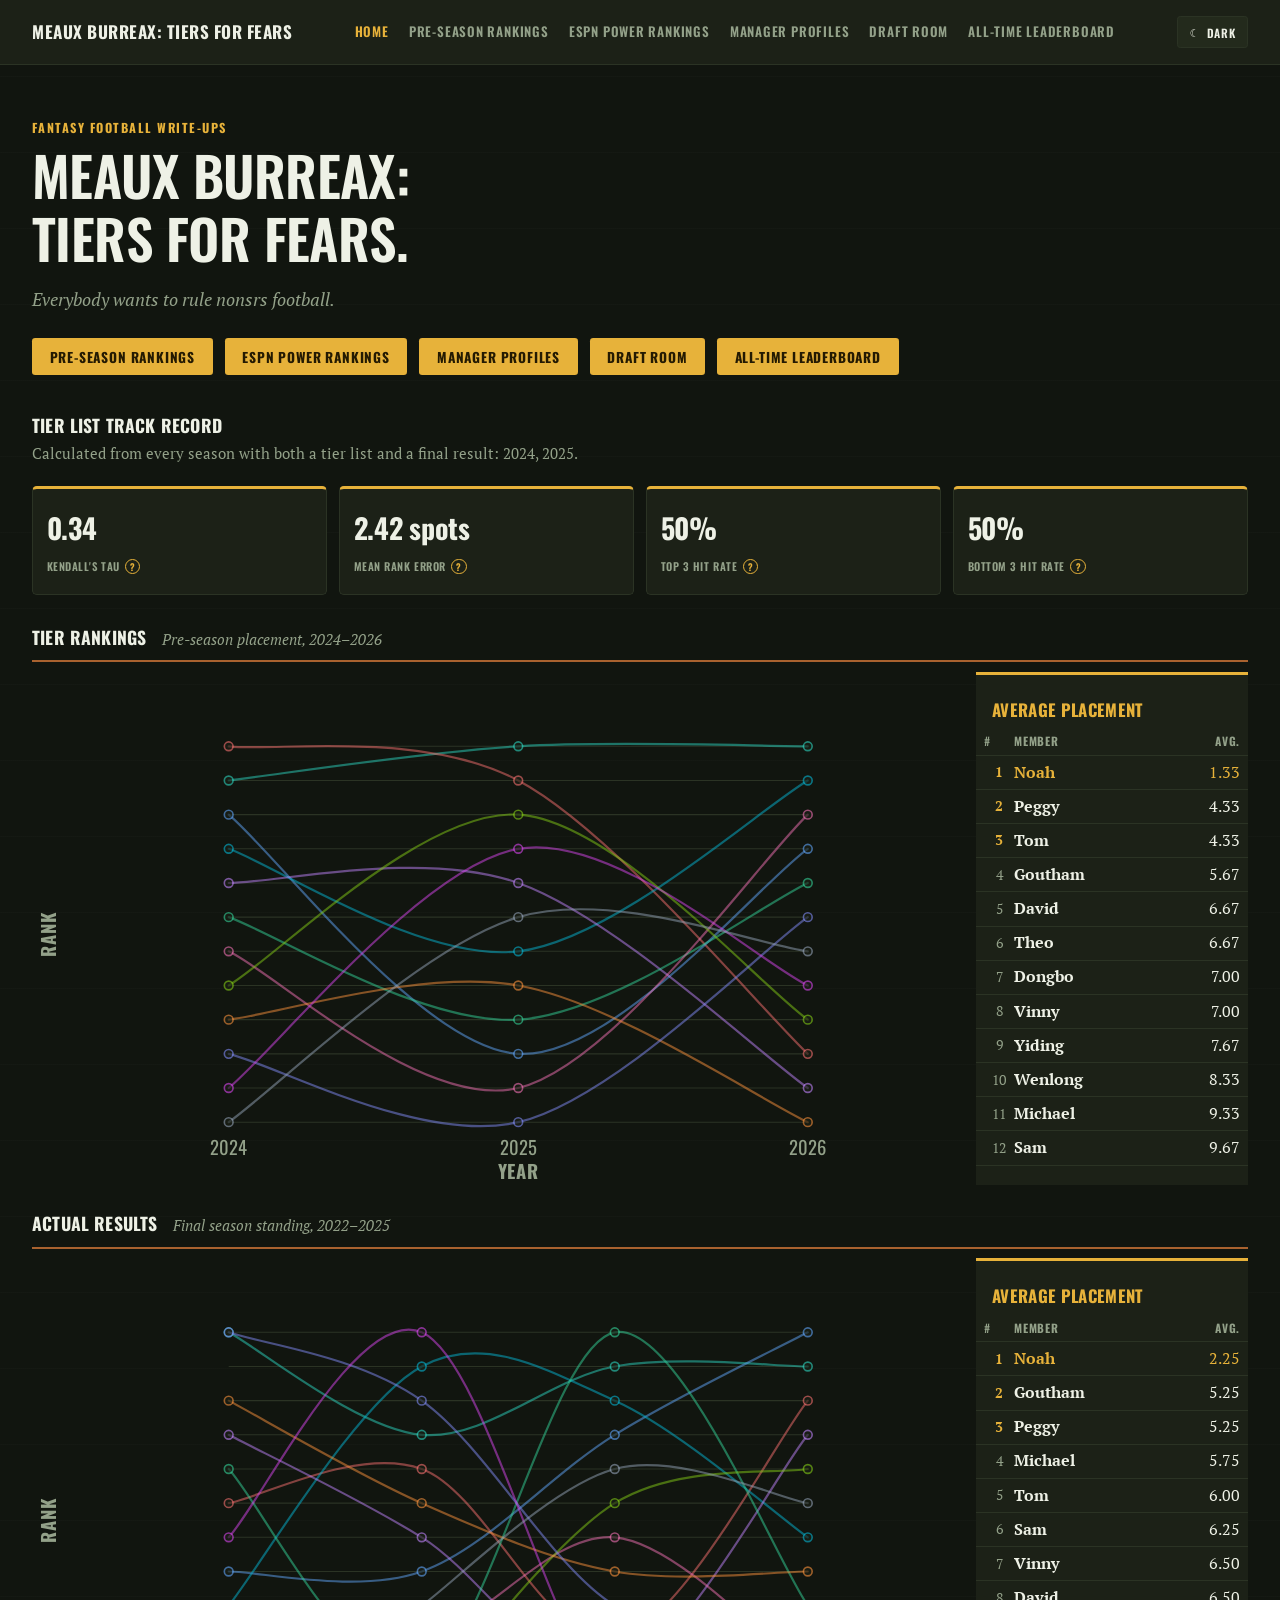
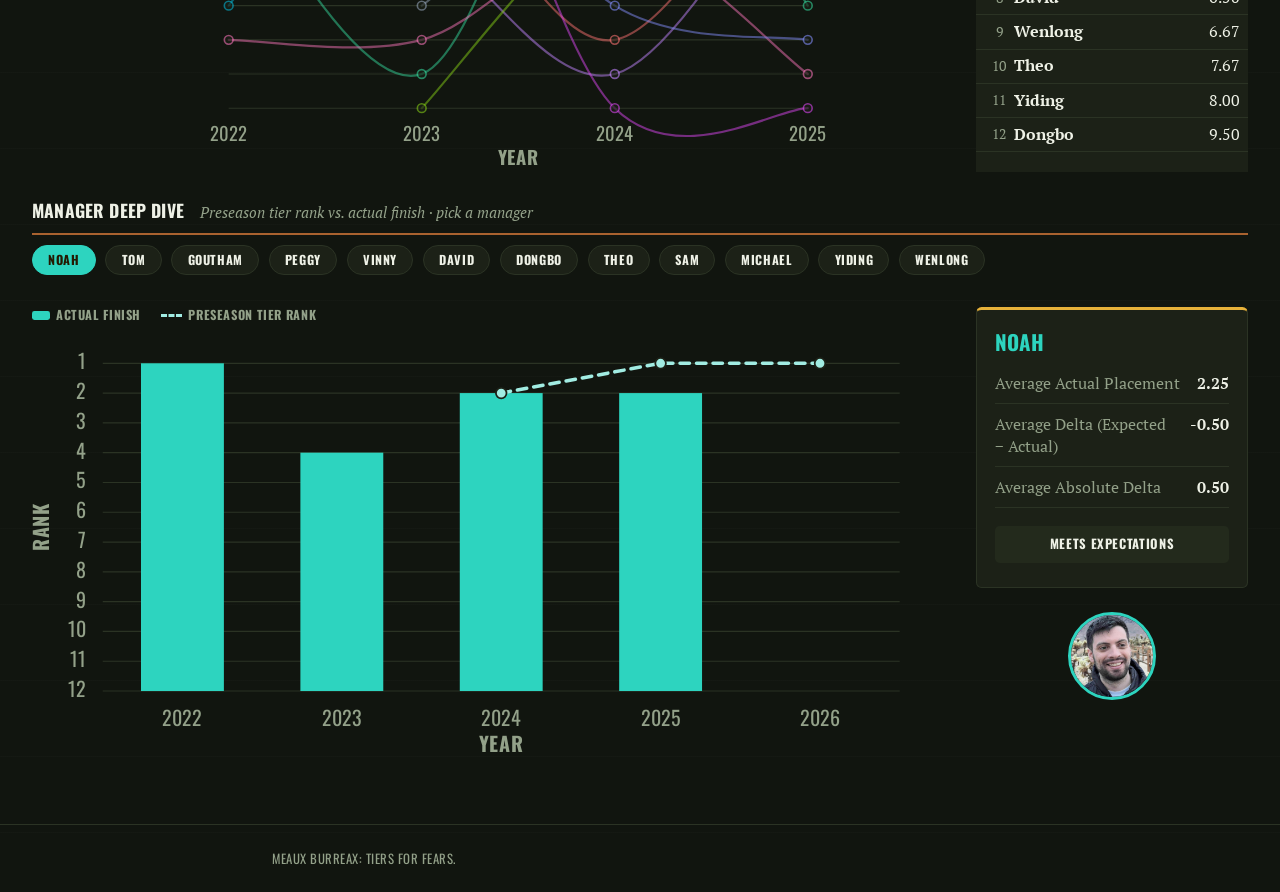
==== commit acc0fd28: "Add navigation to power rankings page" ====
--- a/index.html
+++ b/index.html
@@ -31,8 +31,9 @@
           <ul class="site-nav">
             <li><a aria-current="page" href="index.html">Home</a></li>
             <li><a href="pages/index.html">Pre-Season Rankings</a></li>
+            <li><a href="pages/power-rankings.html">ESPN Power Rankings</a></li>
             <li><a href="pages/profiles.html">Manager Profiles</a></li>
-	    <li><a href="pages/draftroom.html">Draft Room</a></li>
+            <li><a href="pages/draftroom.html">Draft Room</a></li>
             <li><a href="pages/leaderboard.html">All-Time Leaderboard</a></li>
           </ul>
         </nav><button type="button" class="theme-toggle" data-theme-toggle aria-pressed="false"><span class="theme-toggle__icon" aria-hidden="true">☾</span><span class="theme-toggle__label">Dark</span></button>
@@ -45,6 +46,7 @@
         <p class="lede">Everybody wants to rule nonsrs football.</p>
         <div class="hero-actions">
           <a class="button" href="pages/index.html">Pre-Season Rankings</a>
+          <a class="button" href="pages/power-rankings.html">ESPN Power Rankings</a>
           <a class="button" href="pages/profiles.html">Manager Profiles</a>
           <a class="button" href="pages/draftroom.html">Draft Room</a>
           <a class="button" href="pages/leaderboard.html">All-Time Leaderboard</a>
--- a/assets/site.css
+++ b/assets/site.css
@@ -372,3 +372,11 @@
 @media (max-width: 30rem) {
   .site-header__inner { align-items: flex-start; flex-direction: column; padding: 1rem 0; gap: .6rem; }
 }
+
+/* ---------------------------------------------------------------------
+   ESPN Power Rankings page: the intro is widened to the same 76rem as the
+   .charts-stack beneath it (like the homepage hero), and the long page
+   title is allowed to run on one line instead of wrapping at 20ch.
+--------------------------------------------------------------------- */
+.power-intro { width: min(calc(100% - 2.5rem), 76rem); }
+.power-intro h1 { max-width: none; }
